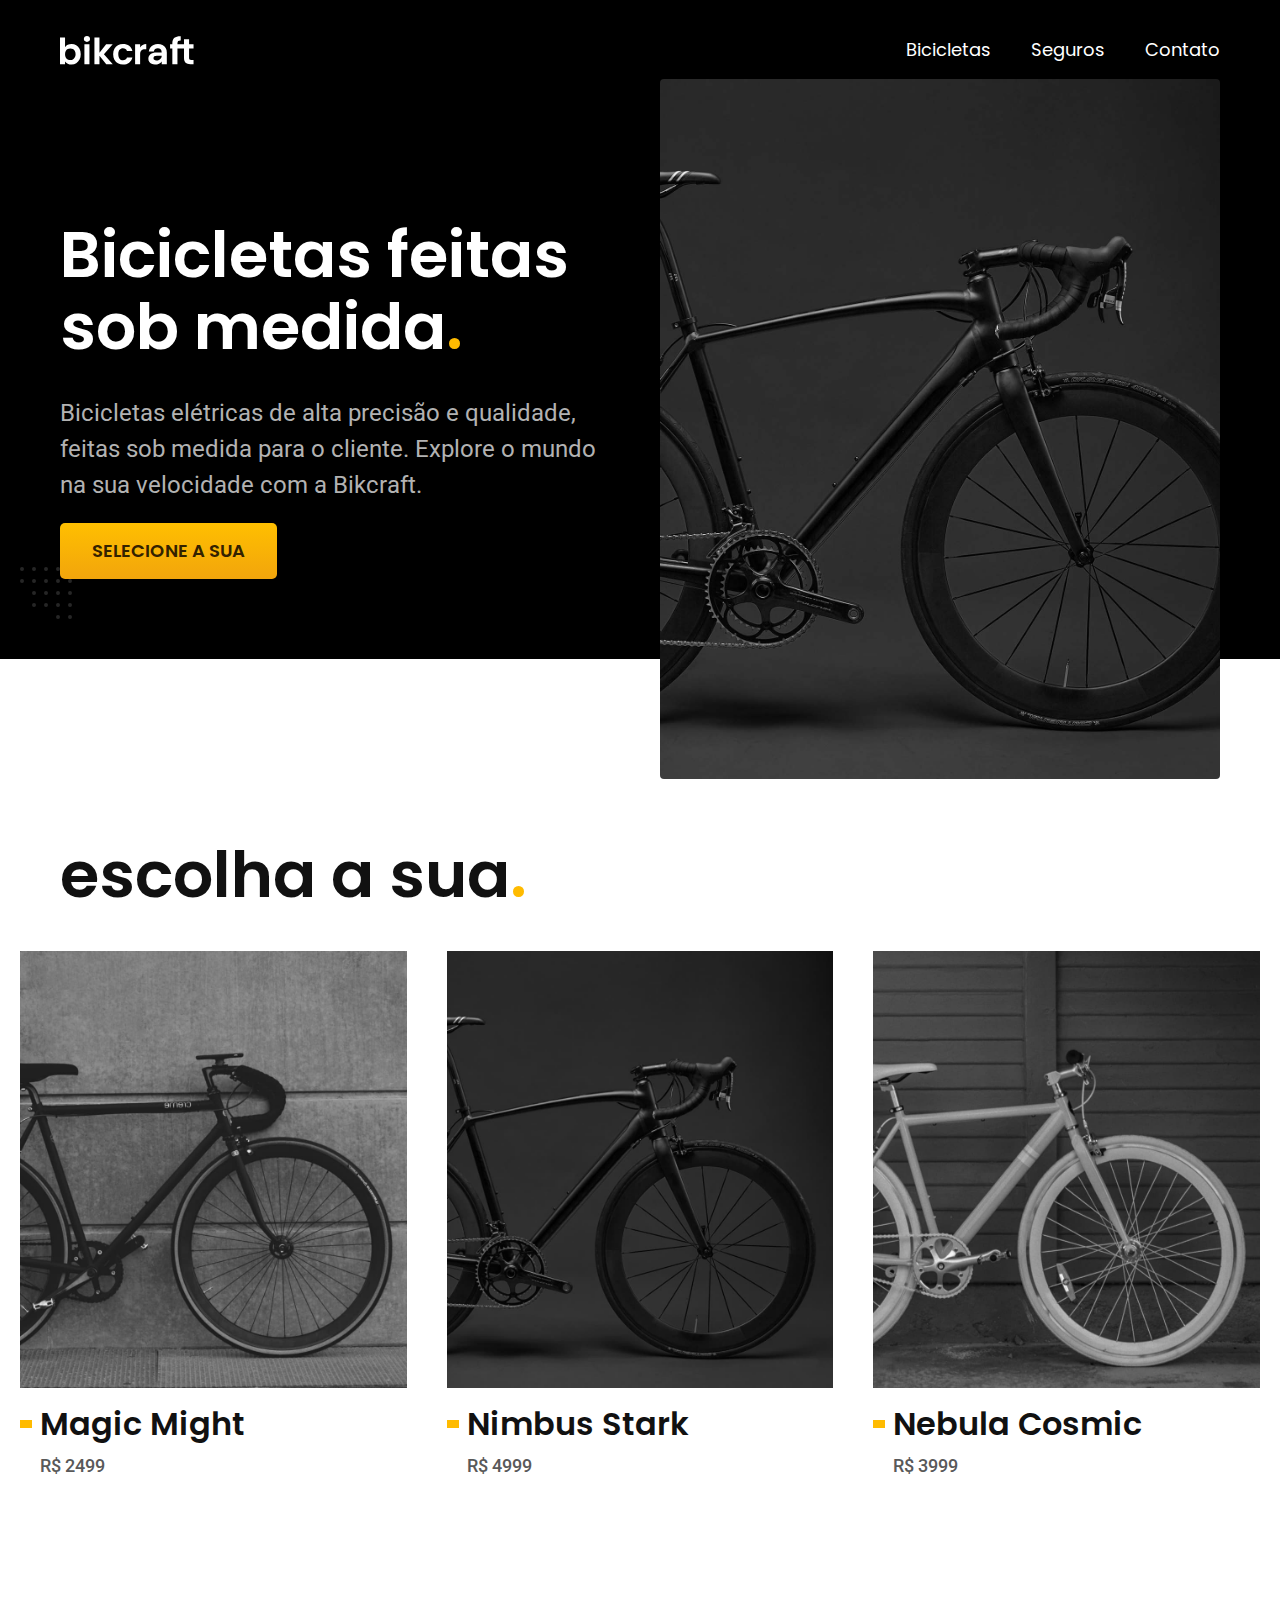
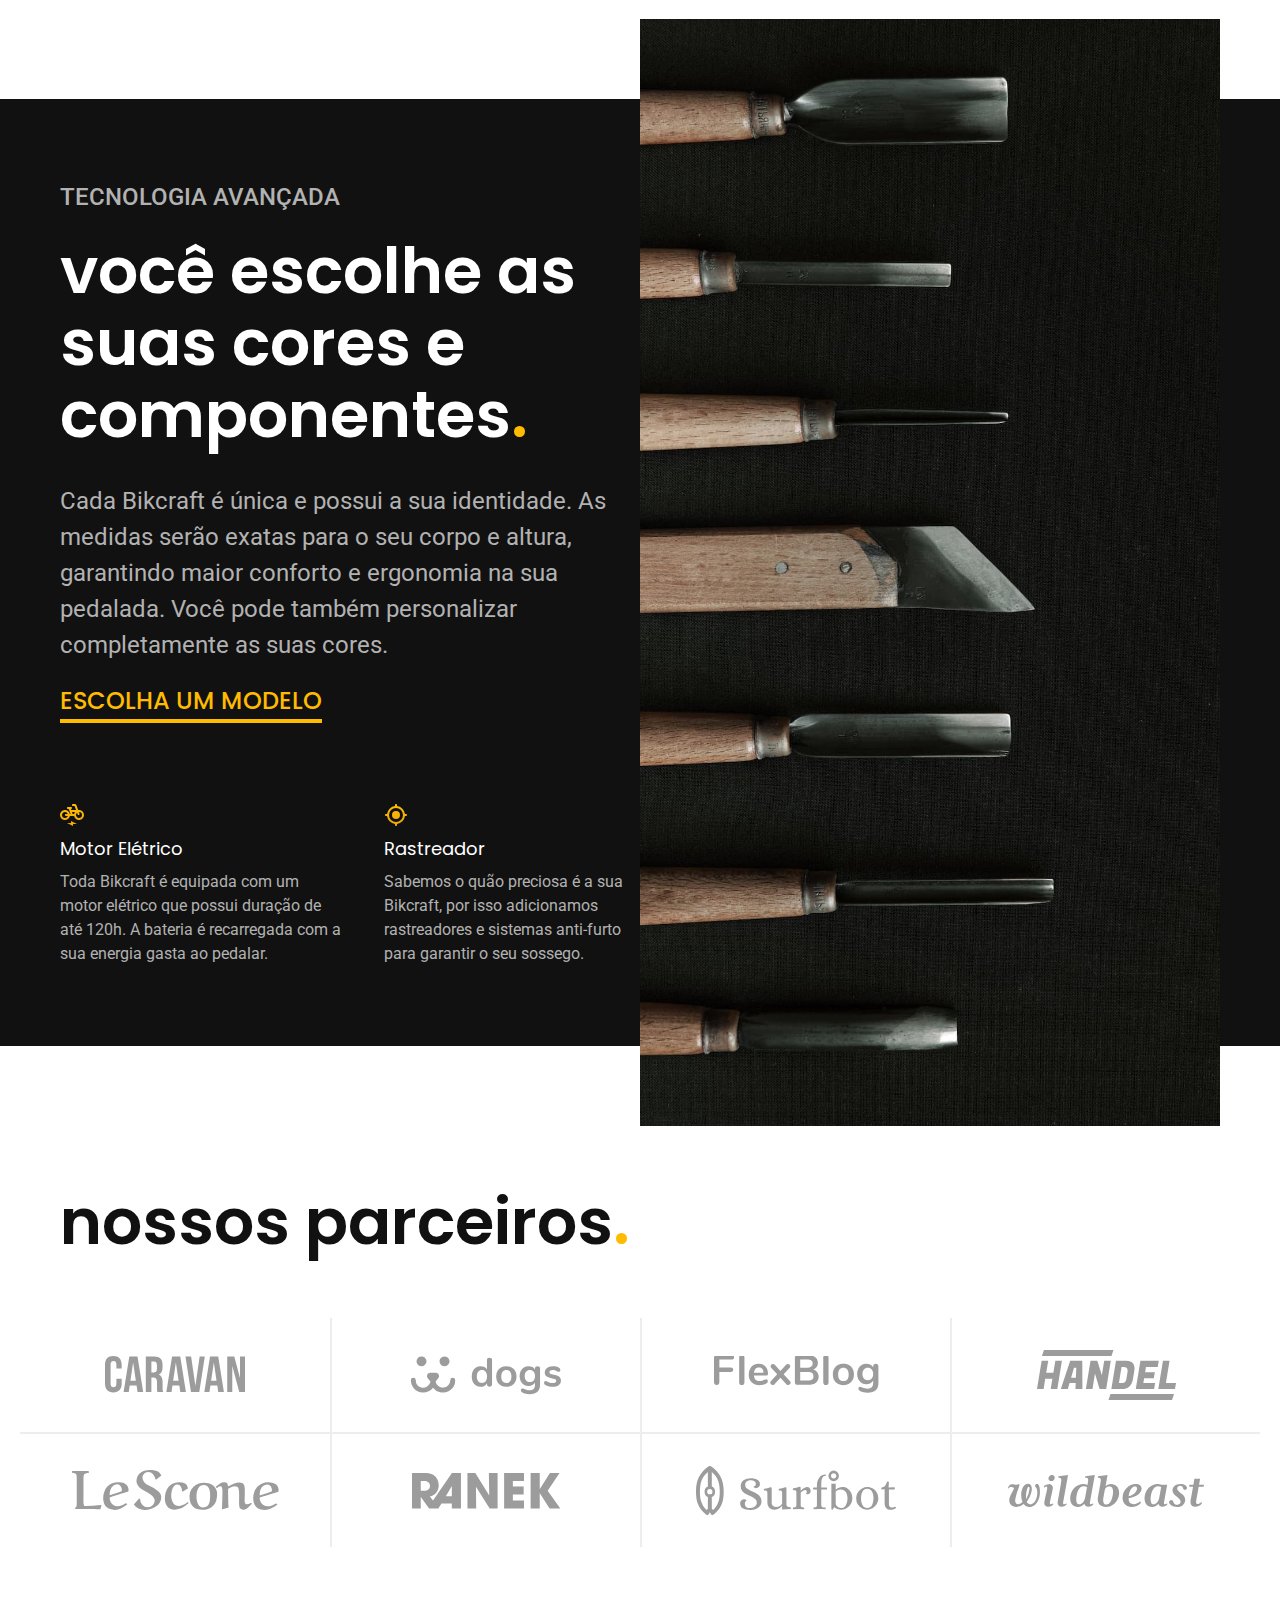
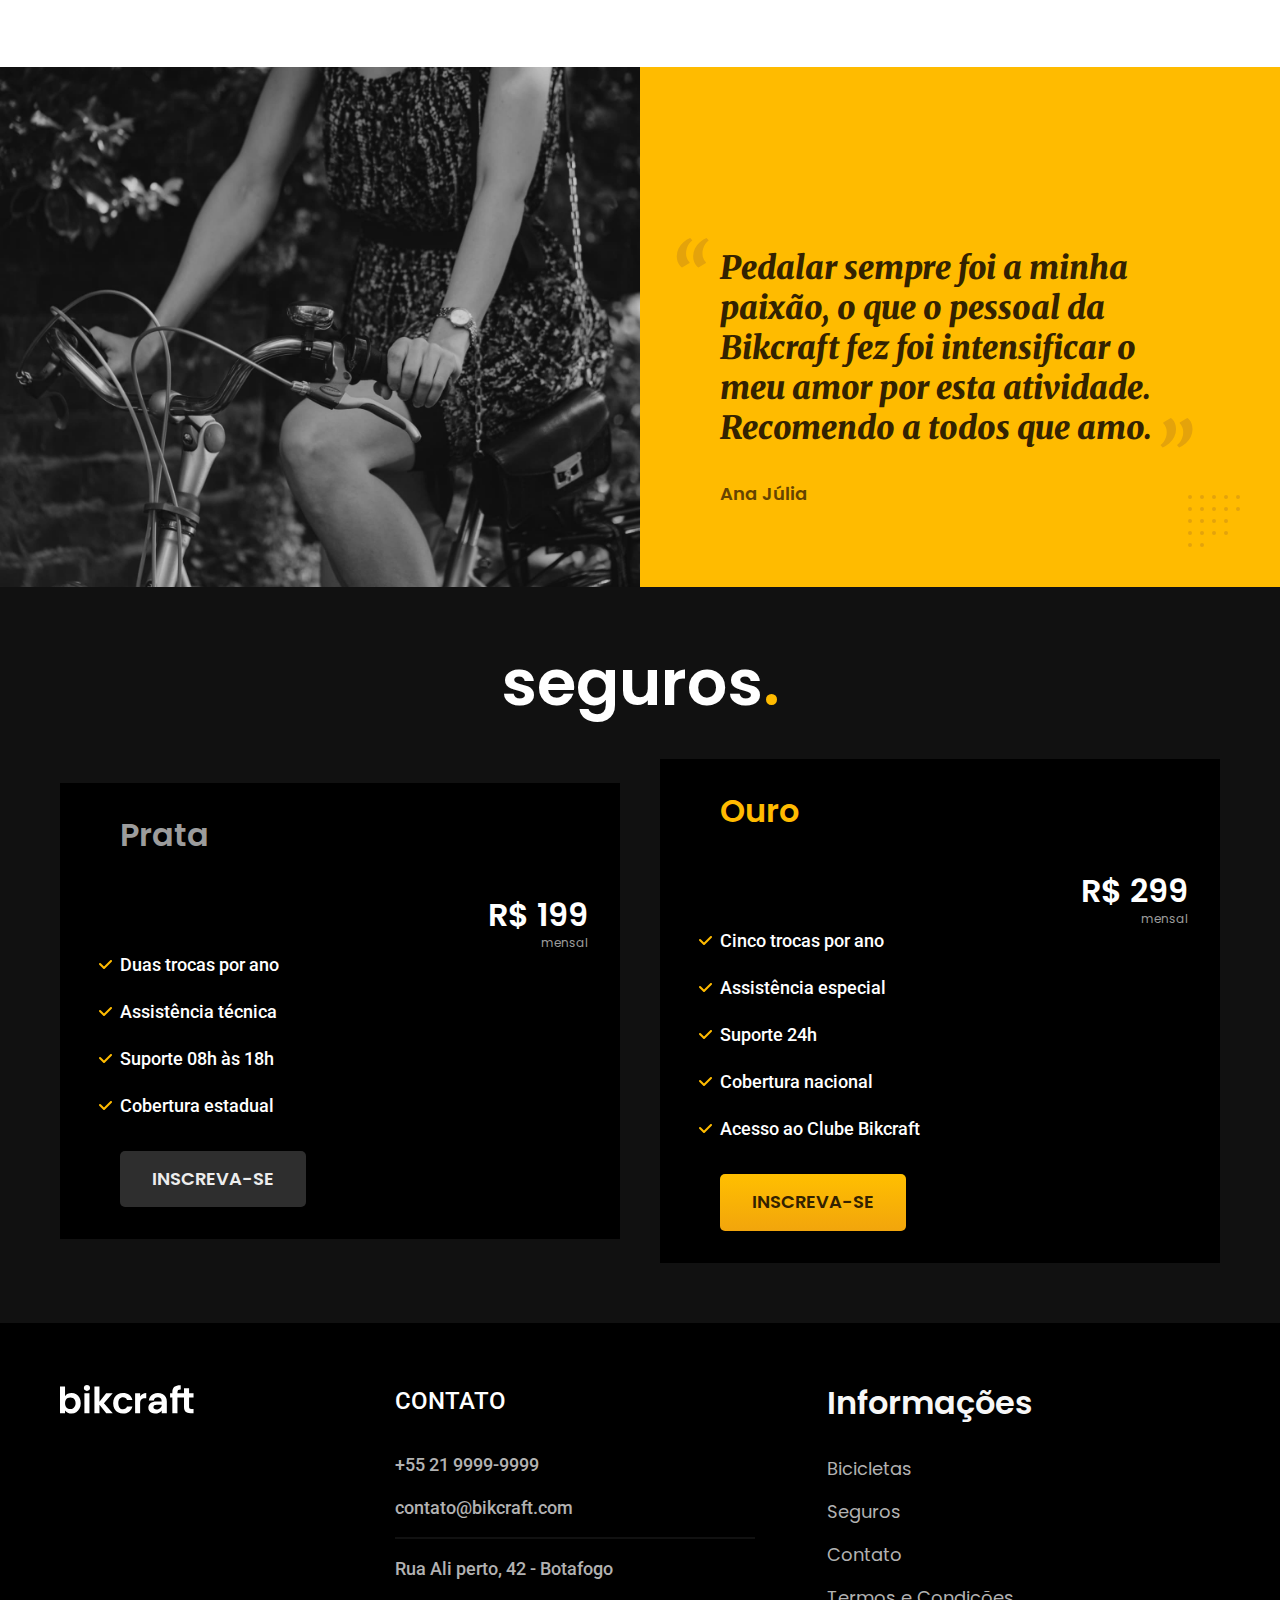
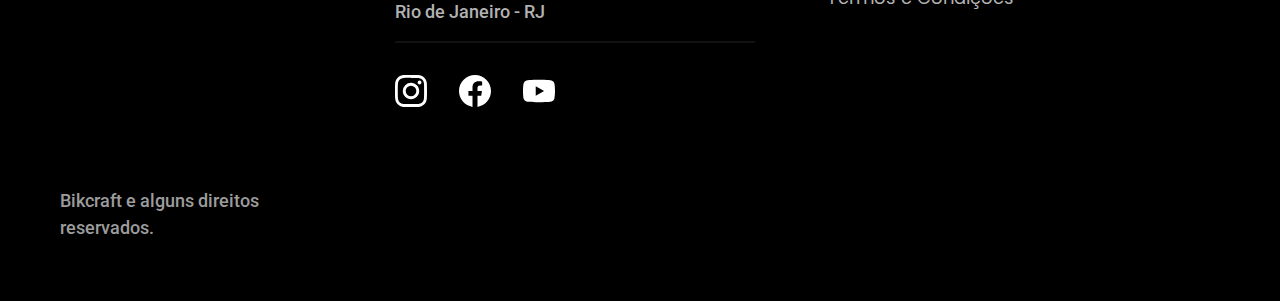
==== index.html @ 92987897 "Pequenos ajustes finais" ====
<!DOCTYPE html>
<html lang="pt-br">

<head>
  <meta charset="UTF-8">
  <meta http-equiv="X-UA-Compatible" content="IE=edge">
  <meta name="viewport" content="width=device-width, initial-scale=1.0">
  <title> Bikcraft - Bicicletas Elétricas</title>
  <meta name="description" content="Bicicletas elétricas de alta precisão e qualidade feitas sob medida para o cliente. Explore o mundo na sua velocidade com a Bikcraft.">

  <link rel="preload" href="./css/style.css" as="style">
  <link rel="stylesheet" href="./css/style.css">

  <link rel="preconnect" href="https://fonts.googleapis.com">
  <link rel="preconnect" href="https://fonts.gstatic.com" crossorigin>
  <link href="https://fonts.googleapis.com/css2?family=Fira+Sans:wght@400;700&family=Merriweather:ital,wght@1,900&family=Poppins:wght@400;600&family=Roboto:wght@400;500&display=swap" rel="stylesheet">
</head>

<body>
  <header class="header-bg">
    <div class="header container">
      <a href="./"><img src="./img/bikcraft.svg" width="136" height="32" alt="Bikcraft"></a>
      <nav aria-label="primaria">
        <ul class="header-menu  font-1-m cor-0">
          <li><a href="./bicicletas.html">Bicicletas</a></li>
          <li><a href="./seguros.html">Seguros</a></li>
          <li><a href="./contato.html">Contato</a></li>
        </ul>
      </nav>
    </div>
  </header>

  <main class="introducao-bg">
    <div class="introducao container">
      <div class="introducao-conteudo">
        <h1 class="font-1-xxl">Bicicletas feitas
          sob medida<span>.<span></h1>
        <p class="font-2-l ">Bicicletas elétricas de alta precisão e qualidade, feitas sob medida para o cliente. Explore o mundo na sua velocidade com a Bikcraft.</p>
        <a class="botao" href="./bicicletas.html">Selecione a sua</a>
      </div>

      <picture>
        <source media="(max-width: 800px)" srcset='./img/bicicletas/nimbus.jpg'>
        <img src="./img/fotos/introducao.jpg" alt="Bicicleta eletrica preta">
      </picture>

    </div>
  </main>
  <article class="bicicletas-lista">
    <h2 class="font-1-xxl container">escolha a sua<span class="cor-p1">.<span></h2>

    <ul>
      <li>
        <a href="./bicicletas/magic.html">
          <img src="./img/bicicletas/magic-home.jpg" alt="Bicicleta preta" srcset="">
          <h3 class="font-1-xl">Magic Might</h3>
          <span class="font-2-m cor-8">R$ 2499</span>
        </a>
      </li>

      <li>
        <a href="./bicicletas/nimbus.html">
          <img src="./img/bicicletas/nimbus-home.jpg" alt="Bicicleta preta" srcset="">
          <h3 class="font-1-xl">Nimbus Stark</h3>
          <span class="font-2-m cor-8">R$ 4999</span>
        </a>
      </li>

      <li>
        <a href="./bicicletas/nebula.html">
          <img src="./img/bicicletas/nebula-home.jpg" alt="Bicicleta preta" srcset="">
          <h3 class="font-1-xl">Nebula Cosmic</h3>
          <span class="font-2-m cor-8">R$ 3999</span>
        </a>
      </li>
    </ul>
  </article>

  <article class="tecnologia-bg">
    <div class="tecnologia container">
      <div class="tecnologia-conteudo">
        <span class="font-2-l-b cor-5">Tecnologia Avançada</span>
        <h2 class="font-1-xxl cor-0">você escolhe as suas cores e componentes<span class="cor-p1">.</span></h2>
        <p class="font-2-l cor-5">Cada Bikcraft é única e possui a sua identidade. As medidas serão exatas para o seu corpo e altura, garantindo maior conforto e ergonomia na sua pedalada. Você pode também personalizar completamente as suas cores.</p>
        <a class="link" href="./bicicletas.html">Escolha um modelo</a>
        <div class="tecnologia-vantagens">
          <div>
            <img src="./img/icones/eletrica.svg" width="24" height="24" alt="">
            <h3 class="font-1-m cor-0">Motor Elétrico</h3>
            <p class="font-2-s cor-5">Toda Bikcraft é equipada com um motor elétrico que possui duração de até 120h. A bateria é recarregada com a sua energia gasta ao pedalar.</p>
          </div>
          <div>
            <img src="./img/icones/rastreador.svg" width="24" height="24" alt="">
            <h3 class="font-1-m cor-0">Rastreador</h3>
            <p class="font-2-s cor-5">Sabemos o quão preciosa é a sua Bikcraft, por isso adicionamos rastreadores e sistemas anti-furto para garantir o seu sossego.</p>
          </div>
        </div>
      </div>
      <div class="tecnologia-imagem">
        <img src="./img/fotos/tecnologia.jpg" width="1200" height="1920" alt="">
      </div>
    </div>
  </article>

  <section class="parceiros" aria-label="Nossos Parceiros">
    <h2 class="font-1-xxl container">nossos parceiros<span class="cor-p1">.<span></h2>

    <ul>
      <li><img src="img/parceiros/caravan.svg" width="140" height="38" alt="caravan"></li>
      <li><img src="img/parceiros/dogs.svg" width="152" height="39" alt="dogs"></li>
      <li><img src="img/parceiros/flexblog.svg" width="165" height="38" alt="flexblog"></li>
      <li><img src="img/parceiros/handel.svg" width="139" height="50" alt="handel"></li>
      <li><img src="img/parceiros/lescone.svg" width="208" height="41" alt="lescone"></li>
      <li><img src="img/parceiros/ranek.svg" width="149" height="36" alt="ranek"></li>
      <li><img src="img/parceiros/surfbot.svg" width="200" height="49" alt="surfbot"></li>
      <li><img src="img/parceiros/wildbeast.svg" width="196" height="34" alt="wildbeast"></li>
    </ul>
  </section>
  <section class="depoimento">
    <div>
      <img src="./img/fotos/depoimento.jpg " width="1560" height="1360" alt="Pessoa pedalando uma bicicleta Bikcraft">
    </div>
    <div class="depoimento-conteudo">
      <blockquote class="font-1-xl cor-p5">
        <p>Pedalar sempre foi a minha paixão, o que o pessoal da Bikcraft fez foi intensificar o meu amor por esta atividade. Recomendo a todos que amo.</p>
      </blockquote>
      <span class="font-1-m-b cor-p4">Ana Júlia</span>
    </div>
  </section>
  <article class="seguros-bg">
    <div class="seguros container">
      <h2 class="font-1-xxl cor-0 container">seguros<span class="cor-p1">.<span></h2>
      <div class="seguros-item">
        <h3 class=" font-1-xl cor-6">Prata</h3>
        <span class="font-1-xl cor-0">R$ 199 <span class="font-1-xs cor-6">mensal</span></span>
        <ul class="font-2-m cor-0">
          <li>Duas trocas por ano</li>
          <li>Assistência técnica</li>
          <li>Suporte 08h às 18h</li>
          <li> Cobertura estadual</li>
        </ul>
        <a class="botao secundario" href="./orcamento.html">Inscreva-se</a>
      </div>

      <div class="seguros-item">
        <h3 class=" font-1-xl cor-p1">Ouro</h3>
        <span class="font-1-xl cor-0">R$ 299 <span class="font-1-xs cor-6">mensal</span></span>
        <ul class="font-2-m cor-0">
          <li> Cinco trocas por ano</li>
          <li>Assistência especial</li>
          <li> Suporte 24h</li>
          <li> Cobertura nacional</li>
          <li> Acesso ao Clube Bikcraft</li>
        </ul>
        <a class="botao" href="./orcamento.html">Inscreva-se</a>
      </div>
    </div>
  </article>

  <footer class="footer-bg">
    <div class="footer container">
      <img src="./img/bikcraft.svg" alt="Bikcraft">
      <div class="footer-contato">
        <h3 class="font-2-l-b cor-0">Contato</h3>
        <ul class=" font-2-m cor-5">
          <li><a href="tel:+552199999999">+55 21 9999-9999</a></li>
          <li><a href="mailto:contato@bikcraft.com">contato@bikcraft.com</a></li>
          <li>Rua Ali perto, 42 - Botafogo</li>
          <li>Rio de Janeiro - RJ</li>
        </ul>

        <div class="footer-redes">
          <img src="./img/redes/instagram.svg" width="32" height="32" alt="Instagram">
          <img src="./img/redes/facebook.svg" width="32" height="32" alt="Facebook">
          <img src="./img/redes/youtube.svg" width="32" height="32" alt="Youtube">
        </div>
      </div>
      <div class="footer-informacoes">
        <h3 class=" font-1-xl cor-1">Informações</h3>
        <nav>
          <ul class="font-1-m cor-5">
            <li><a href="./bicicletas.html">Bicicletas</a></li>
            <li><a href="./seguros.html">Seguros</a></li>
            <li><a href="./contato.html">Contato</a></li>
            <li><a href="./termos.html">Termos e Condições</a></li>
          </ul>
        </nav>

      </div>
      <p class="footer-copy font-2-m cor-6">Bikcraft e alguns direitos reservados.</p>
    </div>
  </footer>
</body>

</html>
---- css/style.css ----
@import url(./utilidades/tipografia.css);
@import url(./utilidades/cores.css);
@import url(./global/global.css);

@import url(./global/header.css);
@import url(./global/footer.css);

/* utilidades */
@import url(./utilidades/componentes.css);
@import url(./utilidades/formulario.css);
/* home */
@import url(./home/introducao.css);
/* bicicletas */
@import url(./bicicletas/bicicletas\ -lista.css);
@import url(./bicicletas/bicicletas\ .css);
@import url(./bicicleta/nimbus.css);
@import url(./bicicleta/seguro.css);
/*tecnologia*/
@import url(./home/tecnologia.css);
/* parceiros */
@import url(./home/parceiros.css);
/* depoimento*/
@import url(./home/depoimento.css);
/* seguros */
@import url(./home/seguros.css);

/* Contato */
@import url(./contato/contato.css);
@import url(./contato/lojas.css);
/* termos e condições */
@import url(./termos/termos.css);

/* seguros */
@import url(./seguros/seguros.css);
@import url(./seguros/perguntas.css);

/* orçamento */
@import url(./orcamento/orcamento.css);
---- css/style.css ----
@import url(./utilidades/tipografia.css);
@import url(./utilidades/cores.css);
@import url(./global/global.css);

@import url(./global/header.css);
@import url(./global/footer.css);

/* utilidades */
@import url(./utilidades/componentes.css);
@import url(./utilidades/formulario.css);
/* home */
@import url(./home/introducao.css);
/* bicicletas */
@import url(./bicicletas/bicicletas\ -lista.css);
@import url(./bicicletas/bicicletas\ .css);
@import url(./bicicleta/nimbus.css);
@import url(./bicicleta/seguro.css);
/*tecnologia*/
@import url(./home/tecnologia.css);
/* parceiros */
@import url(./home/parceiros.css);
/* depoimento*/
@import url(./home/depoimento.css);
/* seguros */
@import url(./home/seguros.css);

/* Contato */
@import url(./contato/contato.css);
@import url(./contato/lojas.css);
/* termos e condições */
@import url(./termos/termos.css);

/* seguros */
@import url(./seguros/seguros.css);
@import url(./seguros/perguntas.css);

/* orçamento */
@import url(./orcamento/orcamento.css);
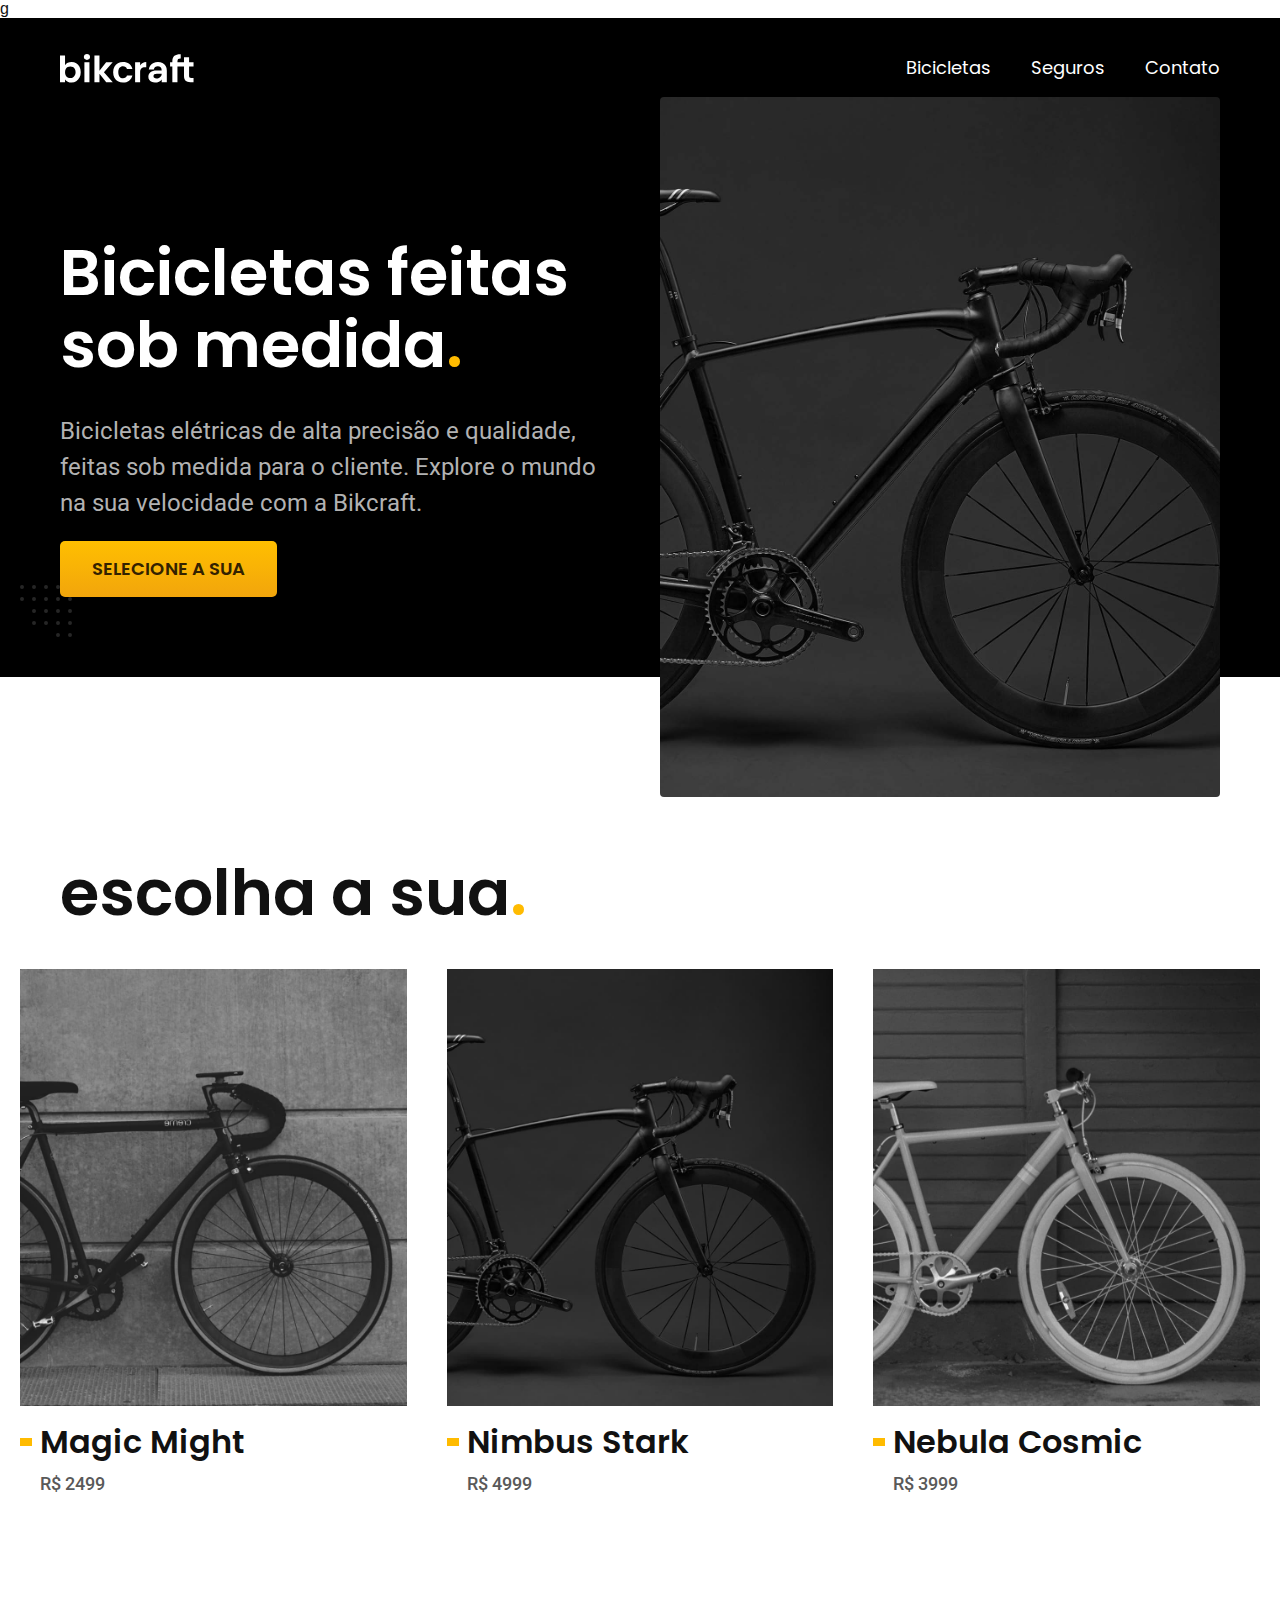
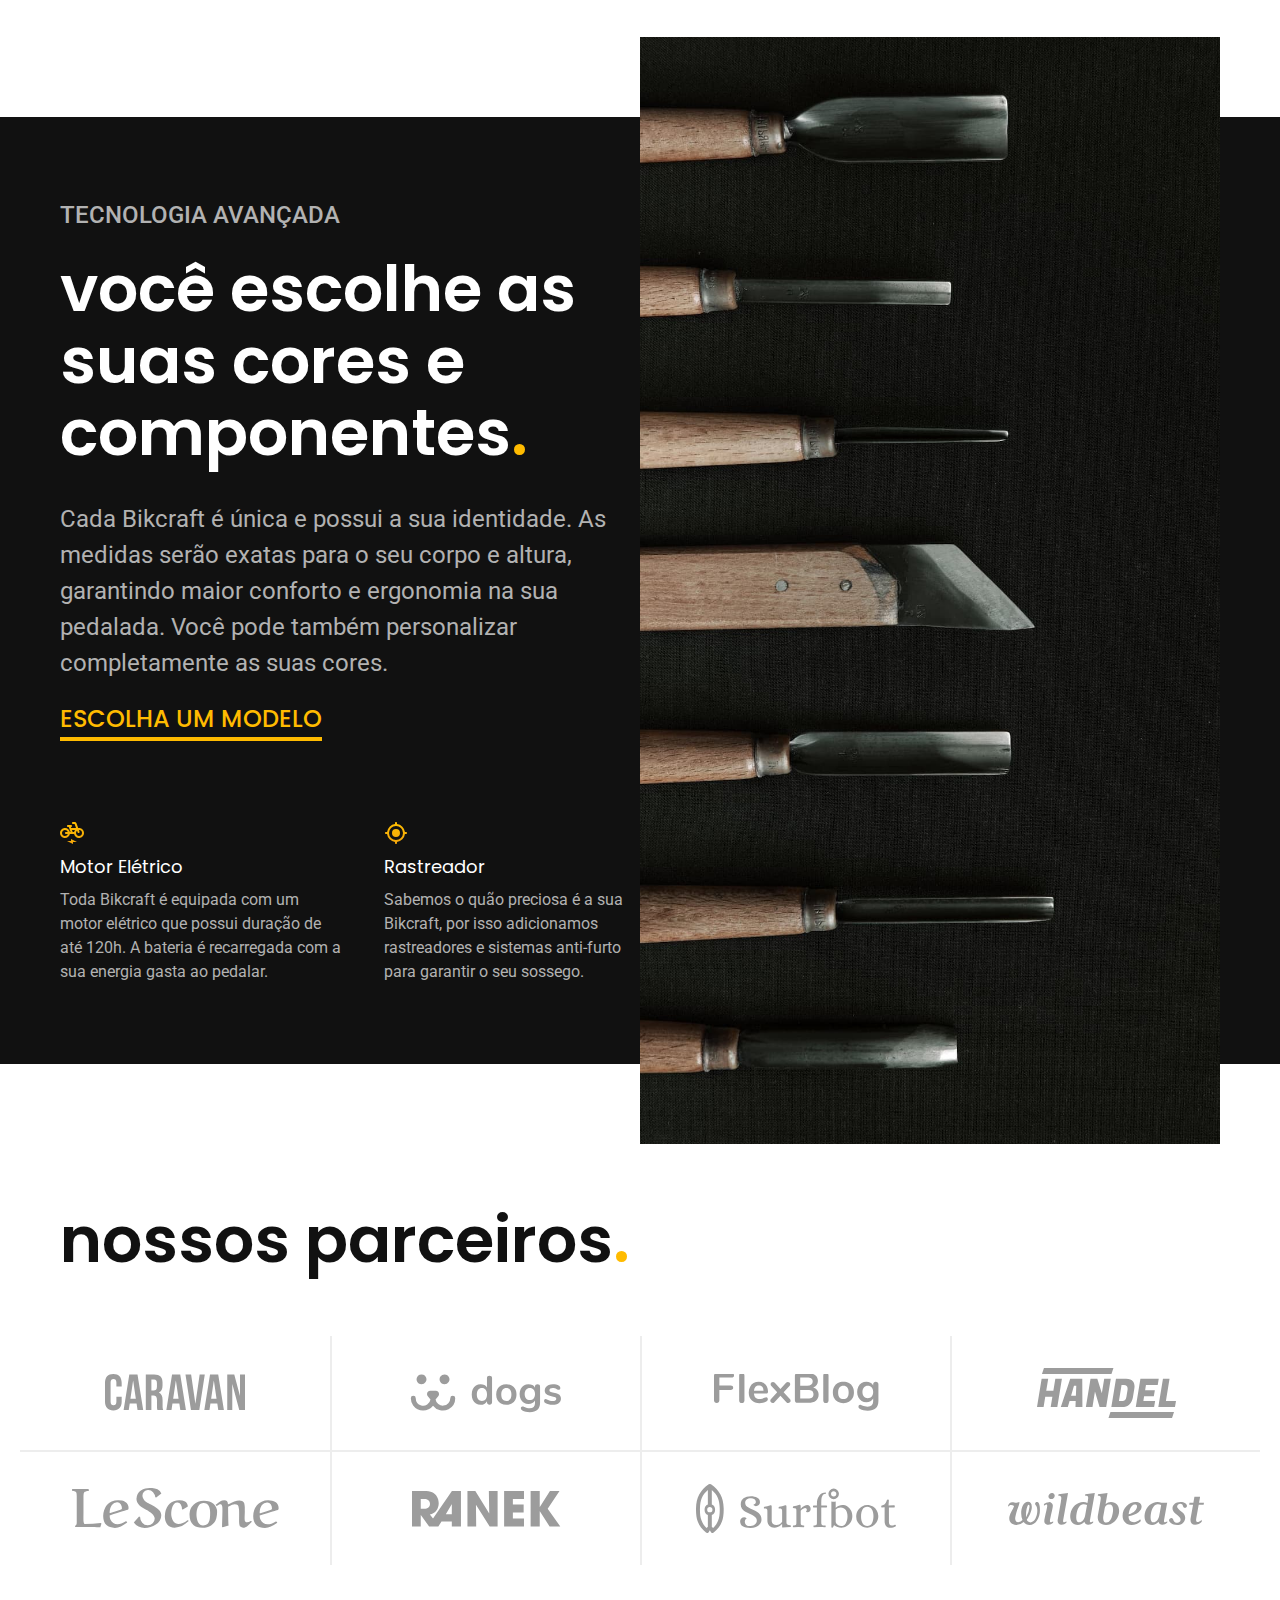
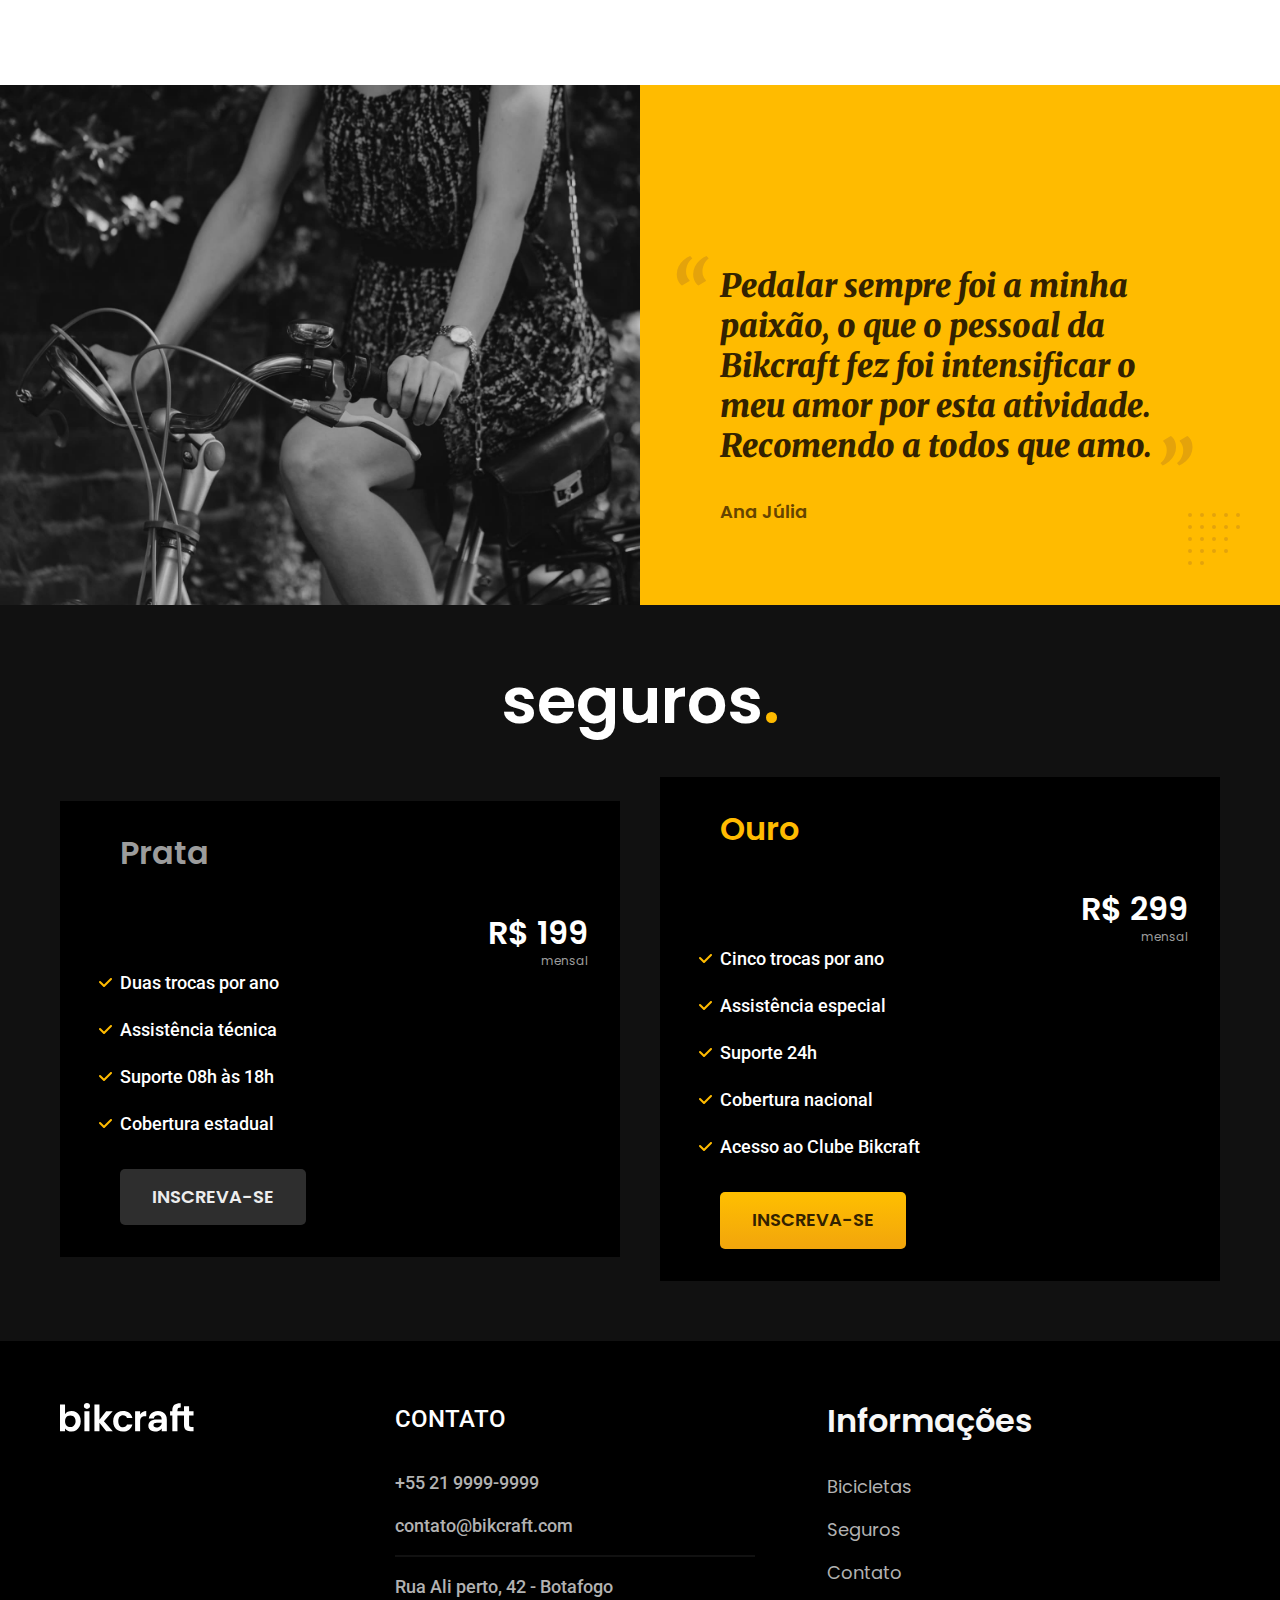
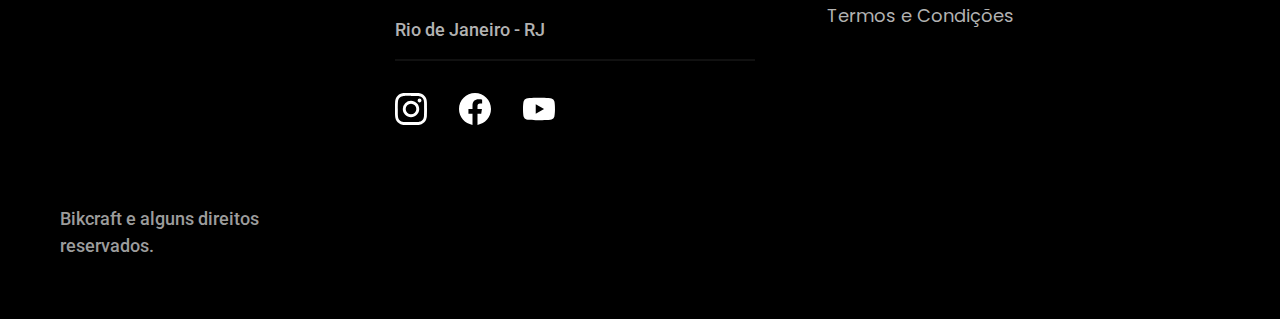
==== commit b7b4543a: "favicon - correção" ====
--- a/index.html
+++ b/index.html
@@ -3,11 +3,11 @@
 
 <head>
   <meta charset="UTF-8">
-  <meta http-equiv="X-UA-Compatible" content="IE=edge">
+  <meta http-equiv="X-UA-Compatible" content="IE=edge">g
   <meta name="viewport" content="width=device-width, initial-scale=1.0">
+  <link rel="shortcut icon" href="./img/bikcraft.ico" width="32" height="32" type="image/x-icon">
   <title> Bikcraft - Bicicletas Elétricas</title>
   <meta name="description" content="Bicicletas elétricas de alta precisão e qualidade feitas sob medida para o cliente. Explore o mundo na sua velocidade com a Bikcraft.">
-
   <link rel="preload" href="./css/style.css" as="style">
   <link rel="stylesheet" href="./css/style.css">
 
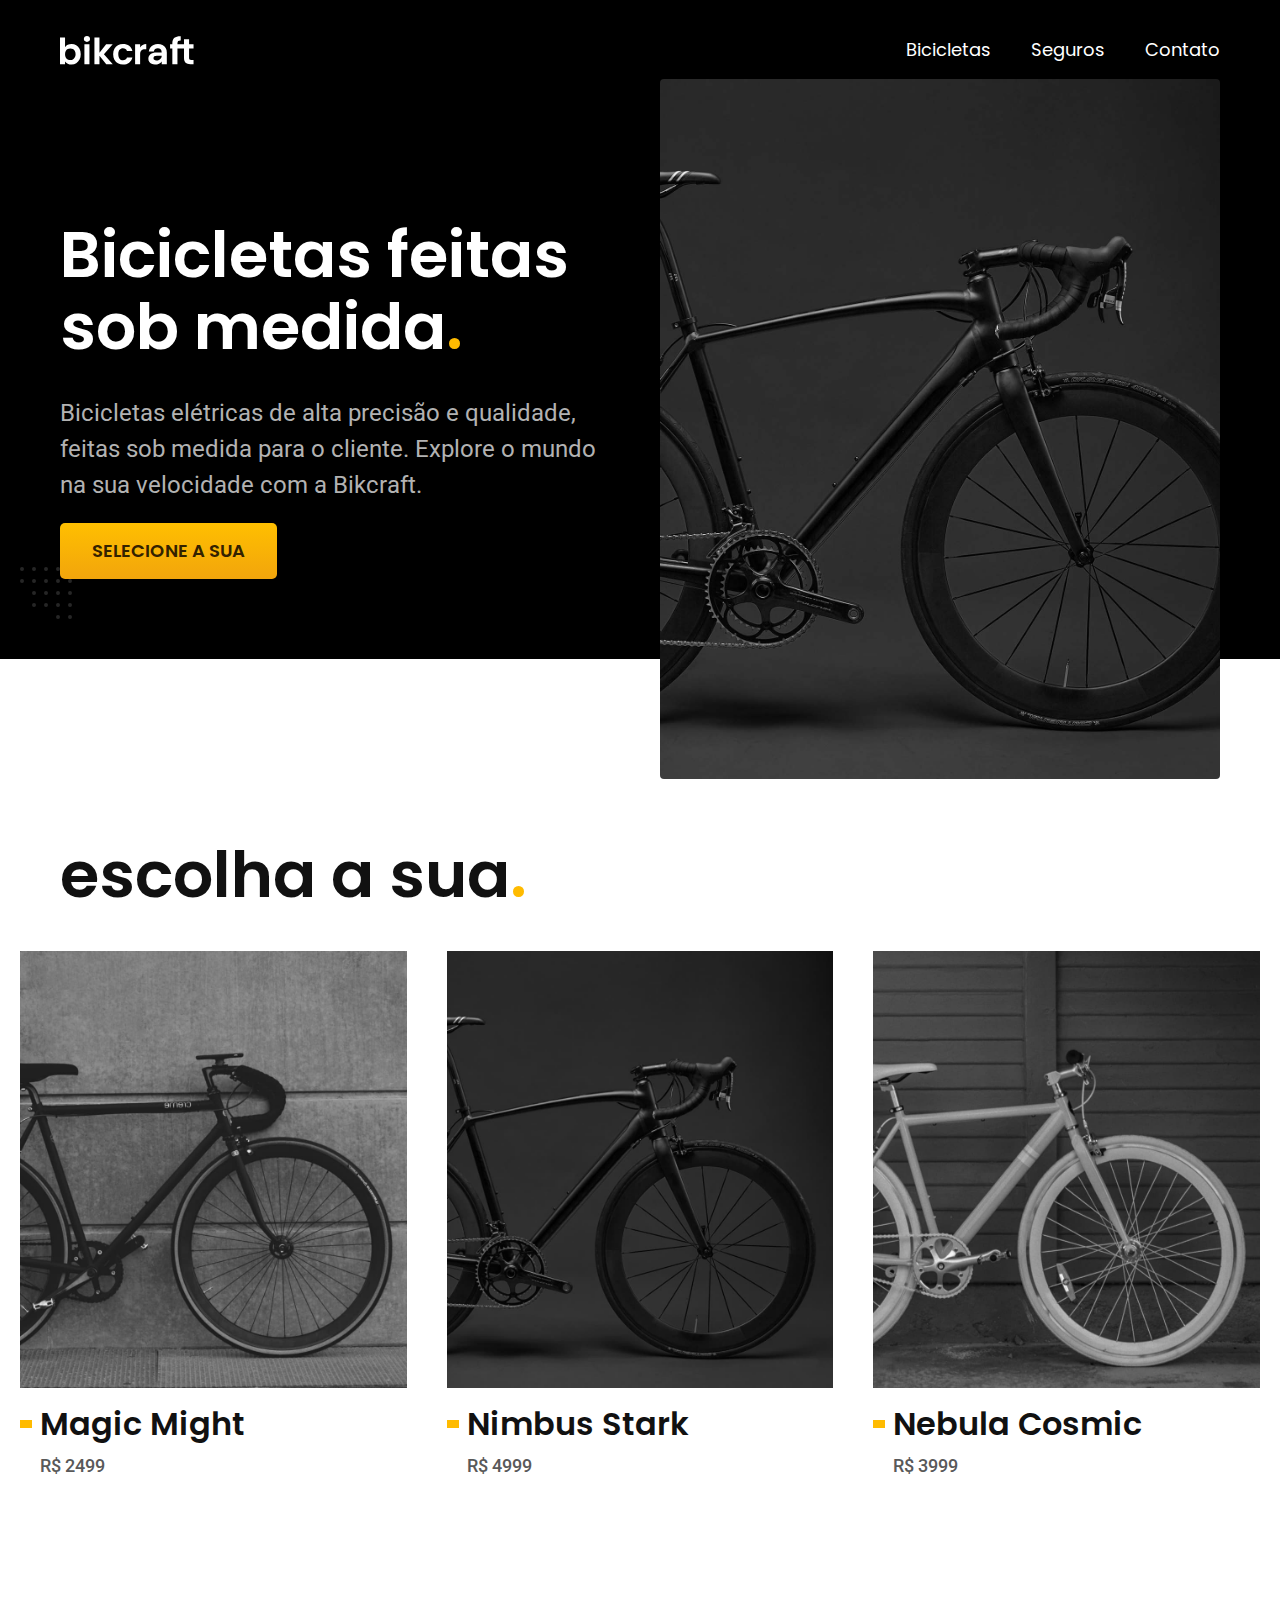
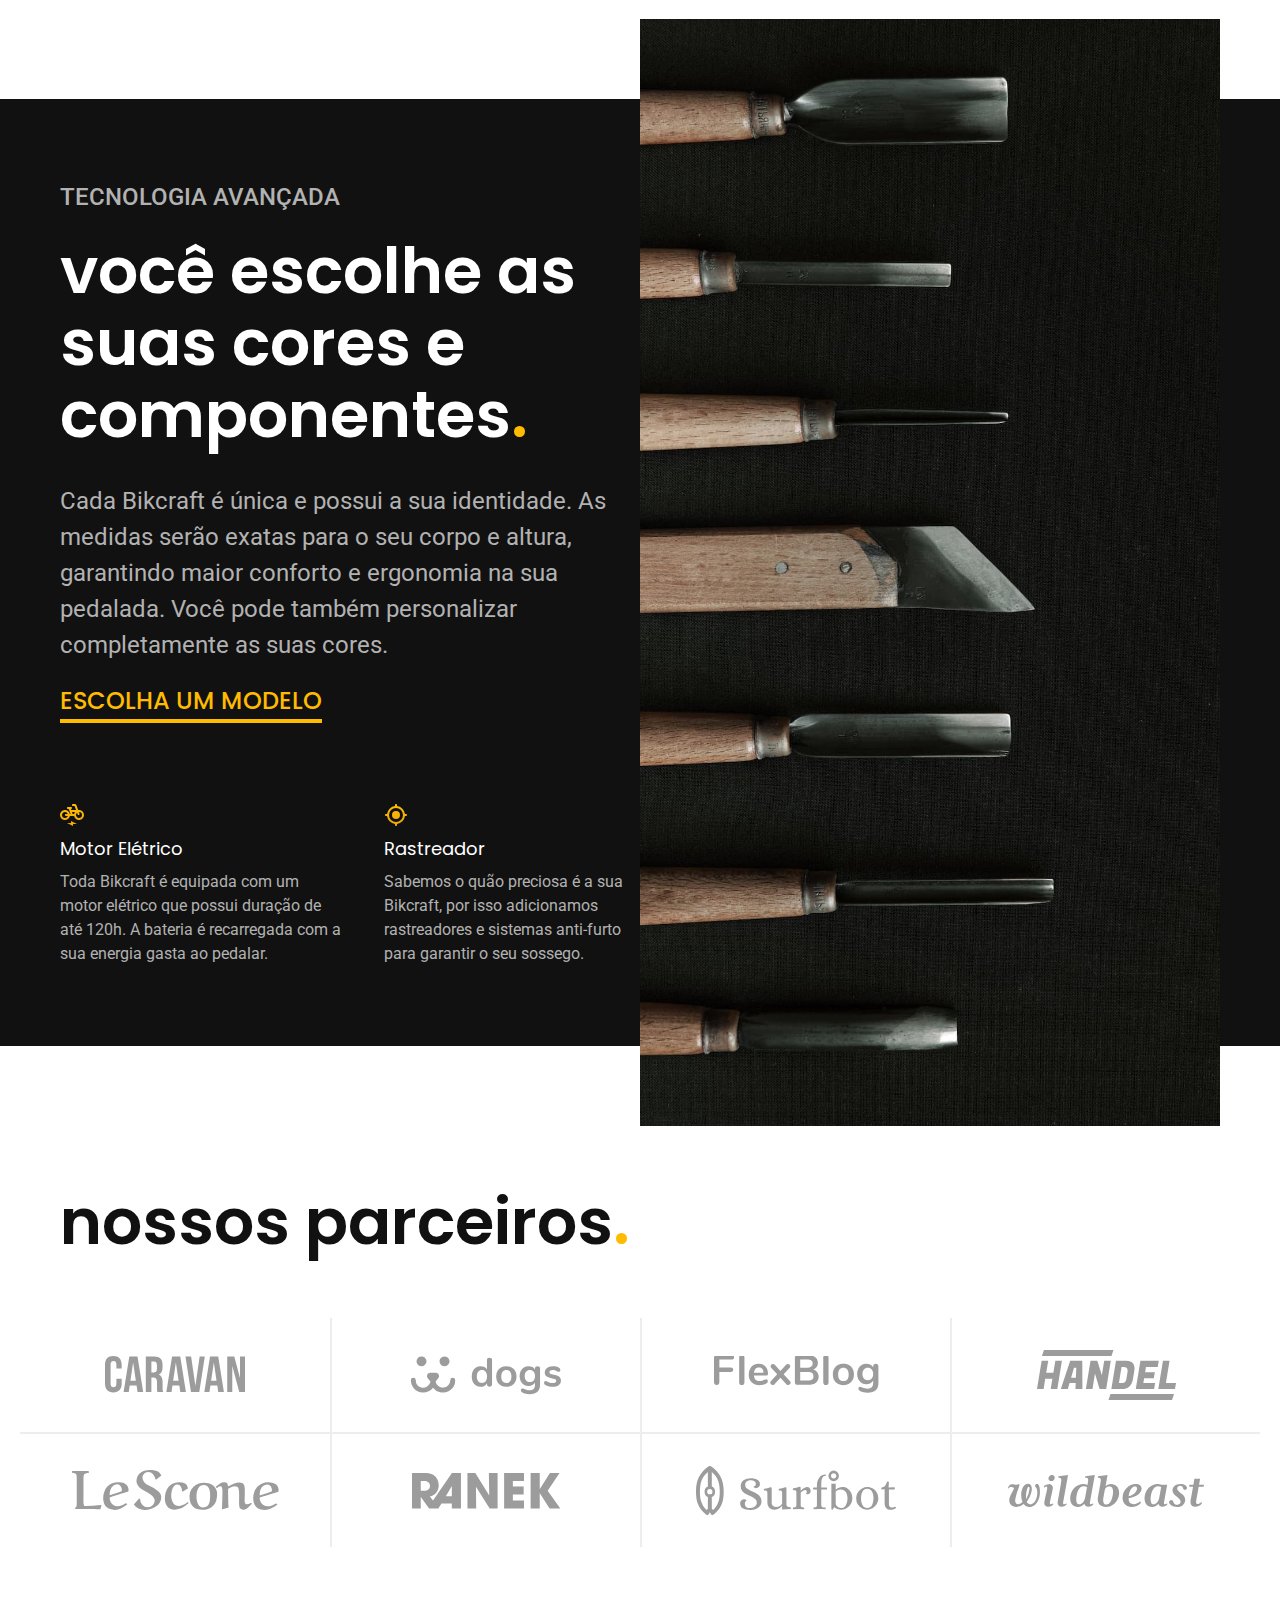
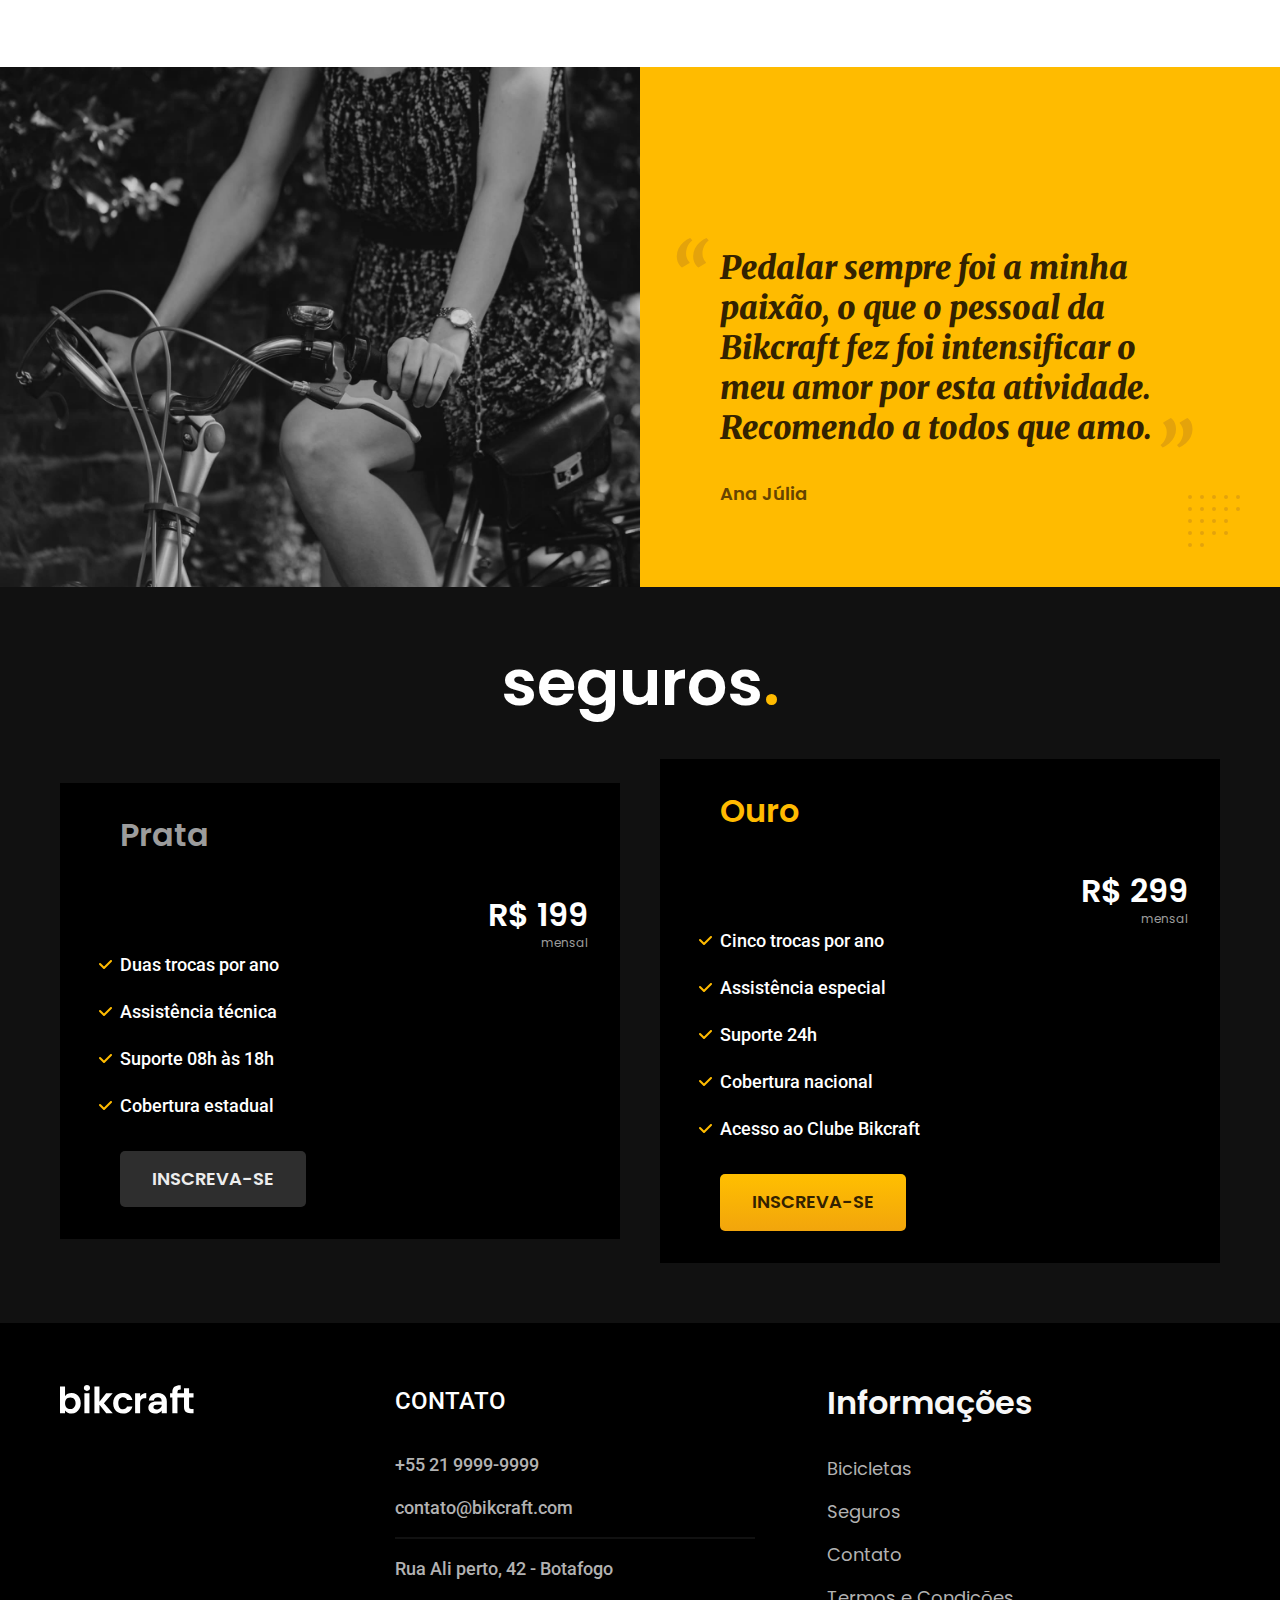
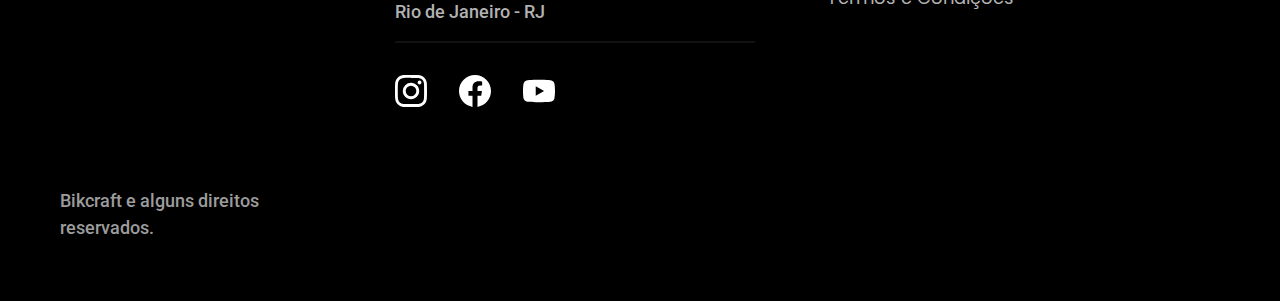
==== commit f955cced: "Correção página inicial" ====
--- a/index.html
+++ b/index.html
@@ -3,17 +3,21 @@
 
 <head>
   <meta charset="UTF-8">
-  <meta http-equiv="X-UA-Compatible" content="IE=edge">g
+  <meta http-equiv="X-UA-Compatible" content="IE=edge">
   <meta name="viewport" content="width=device-width, initial-scale=1.0">
-  <link rel="shortcut icon" href="./img/bikcraft.ico" width="32" height="32" type="image/x-icon">
+
   <title> Bikcraft - Bicicletas Elétricas</title>
   <meta name="description" content="Bicicletas elétricas de alta precisão e qualidade feitas sob medida para o cliente. Explore o mundo na sua velocidade com a Bikcraft.">
-  <link rel="preload" href="./css/style.css" as="style">
-  <link rel="stylesheet" href="./css/style.css">
+
+  <link rel="icon" href="./favicon.svg" type="image/svg+xml">
+  <link rel="preload" href="./css/style.min.css" as="style">
+  <link rel="stylesheet" href="./css/style.min.css">
+  <script>document.documentElement.classList.add('js')</script>
 
   <link rel="preconnect" href="https://fonts.googleapis.com">
   <link rel="preconnect" href="https://fonts.gstatic.com" crossorigin>
   <link href="https://fonts.googleapis.com/css2?family=Fira+Sans:wght@400;700&family=Merriweather:ital,wght@1,900&family=Poppins:wght@400;600&family=Roboto:wght@400;500&display=swap" rel="stylesheet">
+
 </head>
 
 <body>
@@ -33,13 +37,13 @@
   <main class="introducao-bg">
     <div class="introducao container">
       <div class="introducao-conteudo">
-        <h1 class="font-1-xxl">Bicicletas feitas
+        <h1 class="font-1-xxl fadeInDown" data-anime="200">Bicicletas feitas
           sob medida<span>.<span></h1>
-        <p class="font-2-l ">Bicicletas elétricas de alta precisão e qualidade, feitas sob medida para o cliente. Explore o mundo na sua velocidade com a Bikcraft.</p>
-        <a class="botao" href="./bicicletas.html">Selecione a sua</a>
-      </div>
-
-      <picture>
+        <p class="font-2-l fadeInDown" data-anime="400">Bicicletas elétricas de alta precisão e qualidade, feitas sob medida para o cliente. Explore o mundo na sua velocidade com a Bikcraft.</p>
+        <a class="botao fadeInDown" data-anime="600" href="./bicicletas.html">Selecione a sua</a>
+      </div>
+
+      <picture data-anime="800" class="fadeInDown">
         <source media="(max-width: 800px)" srcset='./img/bicicletas/nimbus.jpg'>
         <img src="./img/fotos/introducao.jpg" alt="Bicicleta eletrica preta">
       </picture>
@@ -190,6 +194,9 @@
       <p class="footer-copy font-2-m cor-6">Bikcraft e alguns direitos reservados.</p>
     </div>
   </footer>
+
+  <script src="./js/plugins/simple-anime.js"></script>
+  <script src="./js/script.js"></script>
 </body>
 
 </html>--- a/css/style.min.css
+++ b/css/style.min.css
@@ -0,0 +1 @@
+body{margin:0;font-family:Arial,Helvetica,sans-serif;color:#111}blockquote dd,h1,h2,h3,h4,hr,p,ul{margin:0}ul{margin:0;padding:0;list-style:none}a{text-decoration:none;color:inherit}img{max-width:100%;height:auto;display:block}img [src$=".jpg"]{border-radius:4px}.font-1-xs{font:400 0.75rem/1.35 poppins,sans-serif}.font-2-xs{font:400 0.875rem/1.25 Roboto,sans-serif}.font-2-s{font:400 1rem/1.5 Roboto,sans-serif}.font-1-s{font:400 1rem/1.5 Poppins,sans-serif}.font-2-m{font:500 1.125rem/1.5 Roboto,sans-serif}.font-1-m-b{font:600 1.125rem/1.5 Poppins,sans-serif}.font-1-m{font:400 1.125rem/1.5 Poppins,sans-serif}.font-2-l-b{font:500 1.5rem/1.5 Roboto,sans-serif;text-transform:uppercase}.font-2-l{font:400 1.5rem/1.5 Roboto,sans-serif}.font-1-l{font:400 1.5rem/1.5 Poppins,sans-serif}.font-1-xl{font:600 2rem/1.25 Poppins,sans-serif}.font-1-xxl{font:600 4rem/1.125 Poppins,sans-serif}@media (max-width:1200px){.font-1-xxl{font-size:3rem}.font-2-l,.font-2-l-b{font-size:1.25rem}}@media (max-width: 800px){.font-1-xxl{font-size:2rem}.font-1-xl,.font-2-xl{font-size:1.5rem}}:root{--cor-12:#000000;--cor-11:#111111;--cor-10:#2e2e2e;--cor-9:#404040;--cor-8:#595959;--cor-7:#717171;--cor-6:#9c9c9c;--cor-5:#b2b2b2;--cor-4:#cccccc;--cor-3:#dedede;--cor-2:#ededed;--cor-1:#f7f7f7;--cor-0:#ffffff;--cor-p5:#332200;--cor-p4:#664400;--cor-p3:#a66f00;--cor-p2:#e4a30b;--cor-p1:#ffbb00}.cor-0{color:var(--cor-0)}.cor-1{color:var(--cor-1)}.cor-2{color:var(--cor-2)}.cor-3{color:var(--cor-3)}.cor-4{color:var(--cor-4)}.cor-5{color:var(--cor-5)}.cor-6{color:var(--cor-6)}.cor-7{color:var(--cor-7)}.cor-8{color:var(--cor-8)}.cor-9{color:var(--cor-9)}.cor-10{color:var(--cor-10)}.cor-11{color:var(--cor-11)}.cor-12{color:var(--cor-12)}.cor-p1{color:var(--cor-p1)}.cor-p2{color:var(--cor-p2)}.cor-p3{color:var(--cor-p3)}.cor-p4{color:var(--cor-p4)}.cor-p5{color:var(--cor-p5)}.js .fadeInDown{transform:translate3d(0,-20px,0)}.js .fadeInUp{transform:translate3d(0,20px,0)}.js .fadeInRight{transform:translate3d(20px,0,0)}.js .fadeInLeft{transform:translate3d(-20px,0,0)}.js [data-anime]{opacity:0}.js .anime{opacity:1;transform:none;transition:transform .8s,opacity .8s}.header-bg{background-color:var(--cor-12)}.header{display:flex;flex-wrap:wrap;gap:20px;justify-content:space-between;align-items:center;padding-top:20px;padding-botton:20px}.header-menu{display:flex;flex-wrap:wrap;gap:40px}.header-menu a{padding:16px 0;display:inline-block;position:relative}.header-menu a::after{content:"";display:block;height:2px;width:0%;background:#fff;margin-top:4px;transition:.3s;position:absolute}.header-menu a.ativo::after,.header-menu a:hover::after{width:100%}@media (max-width:800px){.header-menu{gap:20px}.header-menu a{background:var(--cor-11);padding:12px 16px;border-radius:4px}.header-menu a::after{display:none}.header-menu a:hover{background:var(--c10)}}@media (max-width:600px){.header-menu{gap:12px}.header-menu a{padding:8px 12px;font-size:14px}}.footer-bg{background-color:var(--cor-12)}.footer{display:grid;grid-template-columns:3fr 4fr 4fr;gap:40px;padding-top:60px;padding-bottom:60px}.footer h3{margin-bottom:32px}.footer-contato ul{margin-bottom:32px}.footer li{margin-bottom:16px}.footer-contato li:nth-child(even)::after{content:"";display:block;max-width:360px;height:2px;background:var(--cor-11);margin-top:16px}.footer-redes{display:flex;gap:32px}.footer a:hover{color:var(--cor-0)}.footer-copy{grid-auto-columns:1/-1;margin-top:40px}@media (max-width:800px){.footer>img{display:none}.footer{grid-template-columns:1fr 1fr}}@media (max-width:600px){.footer{grid-template-columns:1fr;gap:60px}.footer-copy{margin-top:0}}.container{box-sizing:border-box;max-width:1200px;padding-left:20px;padding-right:20px;margin-left:auto;margin-right:auto}.botao{display:inline-block;padding:16px 32px;background:linear-gradient(#ffbf00,#f2a50c);border-radius:5px;box-shadow:0 1px 2px rgba(0,0,0,.1);text-transform:uppercase;color:var(--cor-p5);font:600 1.125rem/1.35 Poppins,sans-serif;max-width:max-content;border:none;cursor:pointer}.botao.secundario{background:var(--cor-10);color:var(--cor-2)}.botao.secundario:hover{background:var(--cor-9)}.botao.seta{display:flex;align-items:center}.botao.seta::after{content:"";display:inline-block;width:18px;height:10px;margin-left:12px;background:url("../img/icones/seta.svg");transition:transform .2s}.botao.seta:hover::after{transform:translateX(4px)}.link{display:inline-block;color:var(--cor-p1);font:500 1.5rem/1.5 Poppins,sans-serif;text-transform:uppercase}.link::after{content:"";display:block;width:100%;height:4px;background-color:currentColor}.botao:hover{background:linear-gradient(#ffb60d,#e59317)}@media (max-width:600px){.botao{padding:12px 16px;font-size:16px}}.titulo-bg{padding-top:60px;padding-bottom:60px;background-color:var(--cor-11)}.titulo{background:url('../img/dec/top-right.svg') no-repeat top right 20px}.titulo p{margin-bottom:4px}@media (max-width:800px){.titulo-bg{padding-top:40px;padding-bottom:40px}.titulo p{font-size:1rem;text-transform:lowercase;font-weight:400}}.form{display:grid;grid-template-columns:1fr 1fr;gap:20px}.form label{display:block;font:400 1rem/1.5 Poppins,sans-serif;margin-bottom:4px}.form .col-2{grid-column:span 2}.form input[type=email],.form input[type=text],.form textarea{font:400 1rem/1.5 Roboto,sans-serif;background:var(--cor-1);border:1px solid var(--cor-2);padding:12px;border-radius:4px;width:100%;box-sizing:border-box}.form input[type=email]:focus,.form input[type=text]:focus,.form textarea:focus{outline:0;border-color:var(--cor-p1);background:var(--cor-0);box-shadow:0 0 0 2px #fea}@media (max-width:600px){.form{grid-template-columns:1fr}.form .col-2{grid-column:1}}.introducao{color:#fff;display:grid;grid-template-columns:1fr 1fr;gap:0 40px}.introducao h1{margin-bottom:32px;color:var(cor-0)}.introducao span{color:var(--cor-p1)}.introducao p{margin-bottom:20px;color:var(--cor-5)}.introducao-conteudo{align-self:end;padding-bottom:200px}.introducao img{width:100%;height:100%;object-fit:cover;border-radius:4px}.introducao-bg{background:var(--cor-12) url('../img/dec/bottom-left.svg') no-repeat bottom 160px left 20px;box-shadow:inset 0 -120px #fff}@media (max-width:1200px){.introducao h1{font-size:48px}.introducao p{font-size:18px}}@media (max-width:800px){.introducao-bg{background:#111;padding-top:40px;box-shadow:inset 0 -60px #fff}.introducao{grid-template-columns:1fr;gap:32px}.introducao-conteudo{padding-bottom:0}.introducao h1{margin-bottom:16px}.introducao img{height:300px;width:100%}}.bicicletas-lista{padding-top:60px;padding-bottom:120px}.bicicletas-lista h2{margin-bottom:40px}.bicicletas-lista ul{display:flex;gap:40px;padding:0 20px 20px;max-width:1400px;margin-left:auto;margin-right:auto;overflow-x:auto}#bicicleta .bicicletas-lista ul{padding:0 0 20px 0}.bicicletas-lista ul li{flex:1;min-width:280px}.bicicletas-lista a{display:block}.bicicletas-lista img{margin-bottom:16px}.bicicletas-lista h3{margin-bottom:8px;display:flex;align-items:center}.bicicletas-lista h3::before{content:"";display:inline-block;margin-right:8px;height:8px;width:12px;background-color:var(--cor-p1);transition:width .2s}.bicicletas-lista a:hover h3::before{width:24px}.bicicletas-lista li span{padding-left:20px}@media(max-width: 800px){.bicicletas-lista{padding-bottom:60px}.bicicletas-lista ul{gap:20px}}.bicicletas-bg{background:linear-gradient(to right,var(--cor-0) 30%,var(--cor-11) 0)}.bicicletas{padding-top:60px;padding-bottom:60px;display:grid;grid-template-columns:1fr 1fr;gap:40px;background:url('../img/dec/top-right.svg') no-repeat top 40px right 20px}.bicicletas-imagem{display:grid}.bicicletas-imagem img{grid-area:1/1}.bicicletas-imagem span{grid-area:1/1;place-self:start end;margin-top:20px;background:var(--cor-12);display:inline-block;padding:8px 10px 8px 8px;border-radius:4px 0 0 4px}.bicicletas-conteudo{display:grid;grid-template-columns:1fr auto;align-content:start;padding-left:40px}.bicicletas h2,.bicicletas p{grid-column:1/-1}.bicicletas h2{margin-bottom:20px}.bicicletas h2::before{content:"";display:block;width:12px;height:8px;background-color:var(--cor-p1);margin-bottom:8px}.bicicletas p{margin-bottom:32px}.bicicletas-conteudo a{place-self:end}.bicicletas ul{display:grid;gap:16px}.bicicletas li{display:flex;gap:8px}.bicicletas-conteudo img{height:24px;width:24px}@media (max-width:800px){.bicicletas{grid-template-columns:1fr;gap:20px;padding-top:40px;padding-bottom:40px}.bicicletas-bg{background:var(--cor-11)}}@media (max-width:600px){.bicicletas-conteudo{grid-template-columns:1fr}.bicicletas ul{font-size:1rem;grid-template-columns:1fr 1fr;margin-bottom:32px}.bicicletas a{place-self:start}}.bicicleta{display:grid;grid-template-columns:1fr 1fr;align-items:start;padding-top:60px;padding-bottom:60px}#bicicleta .titulo p{text-transform:uppercase}.bicicleta-imagens{display:flex;flex-wrap:wrap;gap:20px}.bicicleta-imagens img{flex:1;min-width:200px}.bicicleta-imagens img:first-child{min-width:100%}.bicicleta-conteudo{padding-left:40px;padding-bottom:40px}.bicicleta-conteudo p{grid-column:1/-1;padding-bottom:32px;max-width:40ch}.bicicleta-comprar{display:grid;grid-template-columns:max-content auto;align-items:center;justify-items:start;gap:8px 12px}.bicicleta-comprar a{grid-row:span 2}.bicicleta-comprar span{display:flex;align-items:center;background-color:var(--cor-12);padding:4px 8px;border-radius:4px;gap:8px}.bicicleta-bg{background-color:var(--cor-12);border-radius:4px}.bicicleta-informacoes{padding-left:40px;padding-bottom:40px}.bicicleta-informacoes>h2{display:block;margin-bottom:8px}.bicicleta-informacoes ul{display:grid;grid-template-columns:1fr 1fr;padding:32px 32px;gap:32px}.ficha-tecnica{padding-left:40px}.ficha-tecnica>h3{display:block;margin-bottom:8px}.ficha-tecnica>span{display:block;padding-bottom:12px;color:red}.ficha-tecnica ul{padding:32px 32px}.ficha-tecnica li{padding:4px 0;display:flex;justify-content:space-between;border-bottom:1px solid var(--cor-11)}.ficha-tecnica li:last-child{border:none}@media (max-width:800px){.bicicleta{grid-template-columns:1fr;padding-top:40px;padding-bottom:40px}.bicicleta-imagens{grid-row:2}}@media (max-width:400px){.bicicleta-informacoes ul{grid-template-columns:1fr}.bicicleta-comprar{grid-template-columns:1fr}}.seguro-bg{background-color:var(--cor-11);box-shadow:inset 0 120px var(--cor-0),inset 0 -120px var(--cor-12)}.seguro{display:grid;grid-template-columns:1fr 1fr;gap:40px}.seguro-imagem img{width:100%;height:100%;object-fit:cover}.seguro-conteudo{padding-top:180px;padding-bottom:180px}.seguro-h2{margin-bottom:32px}.seguro p{margin-bottom:20px}@media(max-width:800px){.seguro{grid-template-columns:1fr}.seguro-conteudo{grid-row:1;padding-top:40px;padding-bottom:0}.seguro-bg{box-shadow:inset 0 -60px var(--cor-12)}}.tecnologia-bg{background-color:var(--cor-11);box-shadow:inset 0 80px var(--cor-0),inset 0 -80px var(--cor-0)}.tecnologia{display:grid;grid-template-columns:1fr 1fr}.tecnologia-imagem img{width:100%;height:100%;object-fit:cover;object-position:left}.tecnologia-conteudo{padding-top:160px;padding-bottom:160px}.tecnologia-conteudo>span{display:block;margin-bottom:20px}.tecnologia-conteudo h2{margin-bottom:32px}.tecnologia-conteudo>p{margin-bottom:20px}.tecnologia a{display:inline-block;margin-bottom:80px}.tecnologia-vantagens{display:flex;gap:40px}.tecnologia-vantagens h3{margin-bottom:8px;width:max-content}.tecnologia-vantagens img{width:24px;margin-bottom:8px}@media(max-width:800px){.tecnologia-bg{box-shadow:initial}.tecnologia{grid-template-columns:1fr}.tecnologia-conteudo{padding-top:60px;padding-bottom:60px}.tecnologia-imagem{display:none}}@media(max-width:600px){.tecnologia-vantagens{flex-direction:column}}.parceiros{padding-top:60px;padding-bottom:120px}.parceiros h2{margin-bottom:60px}.parceiros ul{padding:0 20px;max-width:1400px;margin:0 auto;display:grid;grid-template-columns:repeat(4,1fr)}.parceiros li{display:flex;padding:32px;border-left:2px solid var(--cor-2)}.parceiros li:first-child,.parceiros li:nth-child(5){border-left:none}.parceiros li:nth-child(n+5){border-top:2px solid var(--cor-2)}.parceiros img{margin:auto}@media(max-width:800px){.parceiros{padding-bottom:60px}.parceiros h2{margin-bottom:20px}.parceiros ul{grid-template-columns:repeat(2,1fr)}.parceiros li{display:flex;padding:20px}.parceiros li:nth-child(n+3){border-top:2px solid var(--cor-2)}.parceiros li:nth-child(odd){border-left:none}}.depoimento{display:grid;grid-template-columns:1fr 1fr;background-color:var(--cor-p1);overflow:hidden}.depoimento img{width:100%;height:100%;object-fit:cover;border-radius:0}.depoimento-conteudo{background:url("../img/dec/bottom-right-p.svg") no-repeat bottom 40px right 40px;padding:40px 40px 80px;align-self:end}.depoimento-conteudo p{max-width:32ch;font-family:Merriweather,serif;font-style:italic;font-weight:900;margin-bottom:32px;position:relative}.depoimento-conteudo p::after,.depoimento-conteudo p::before{position:absolute;color:var(--cor-p2);font-size:5rem}.depoimento-conteudo p::before{content:"“";left:-50px;top:-20px}.depoimento-conteudo p::after{content:"”"}.depoimento-conteudo span{padding-left:40px}@media (min-width:1200px){.depoimento img{max-height:520px}}@media (max-width:800px){.depoimento{grid-template-columns:1fr;text-align:center}.depoimento-conteudo{padding:40px 20px;justify-self:center}}.seguros-bg{background-color:var(--cor-11)}.seguros{padding-top:60px;padding-bottom:60px;display:grid;grid-template-columns:repeat(2,1fr);gap:40px;align-items:center}.seguros h2{grid-column:1/-1}.seguros-item{background-color:var(--cor-12);padding:32px 32px 32px 60px;display:grid;grid-template-columns:1fr auto}.seguros-item h3{margin-bottom:40px}.seguros-item span{grid-column:2;display:block;text-align:right}.seguros-item ul{grid-column:1/-1;margin-bottom:32px}.seguros-item li+li{margin-top:20px}.seguros-item li::before{content:"";display:inline-block;width:13px;height:9px;background-image:url(../img/icones/lista.svg);position:absolute;left:-21px}.seguros-item li{display:flex;align-items:center;position:relative}.seguros-item a{grid-column:1/-1}@media(max-width:800px){.seguros{grid-template-columns:1fr}}.contato{display:grid;grid-template-columns:5fr 7fr}main{background-color:var(--cor-11);box-shadow:inset 0 -220px #fff}.contato-dados,.contato-formulario{padding:60px;box-shadow:0,1px,2px rgba(0,0,0,.1)}.contato-dados{background:var(--cor-12) url("../img/dec/bottom-left.svg") no-repeat bottom 20px left 20px;border-radius:5px 0 0 5px;width:460px}.contato-dados h2{margin-bottom:60px}.contato-endereco{display:grid;grid-template-columns:1fr;margin-bottom:32px}.contato-endereco p:first-child::before{content:url(../img/icones/local.svg);width:20px;height:20px;padding-right:8px}.contato-endereco p{margin-bottom:8px}.contato-endereco p:nth-child(n+2){margin-left:28px}.contato-emails{display:grid;margin-bottom:32px}.contato-emails a{margin-bottom:8px}.contato-emails a:nth-child(1)::before{content:url(../img/icones/email.svg);width:20px;height:20px;padding-right:8px}.contato-emails a:nth-child(2){padding-bottom:32px;padding-left:30px}.contato-emails a:nth-child(3)::before{content:url(../img/icones/telefone.svg);width:20px;height:20px;padding-right:8px}.contato-redes{display:flex;gap:32px;align-items:center;margin-left:20px}.contato-formulario{border-radius:0 0 5px 5px;width:700px;padding:60px 60px;background:var(--cor-0) url("../img/dec/bottom-right.svg") no-repeat bottom 20px right 20px}.form{display:grid;grid-template-columns:1fr 1fr;gap:20px}.form label{display:block;font:600 1rem/1.5 Poppins,sans-serif;margin-bottom:4px}.form input[type=email],.form input[type=text],.form textarea{font:400 1rem/1.5 Roboto,sans-serif;background:var(--cor-1);border:1px solid var(--cor-2);padding:12px;border-radius:4px;width:100%;box-sizing:border-box}.form input[type=email]:focus,.form input[type=text]:focus,.form textarea:focus{outline:0;border-color:var(--cor-p1);background:var(--cor-0);box-shadow:0 0 0 2px #fea}.form div:nth-child(n+3){grid-column:1/-1;max-width:100%}.form input,.form textarea{border-radius:4px;border:1px solid var(--cor-1);height:48px}.form input::placeholder,.form textarea::placeholder{font:400 1rem/1.5 Roboto,sans-serif;padding-left:12px}.form textarea::placeholder{padding-top:20px}.form textarea{height:160px}@media (max-width:600px){.main{box-shadow:none}.contato{grid-template-columns:1fr;justify-content:center}.contato-dados{background:var(--cor-12)}.contato-dados h2{margin-bottom:32px}.contato-formulario{width:80%;padding-top:32px;padding-bottom:32px}.form{grid-template-columns:1fr}}.lojas{background-color:#fff;display:grid;grid-template-columns:1fr 1fr;gap:40px;margin-top:60px}.lojas h2{display:block;grid-column:1/-1}.lojas-item{display:grid;grid-template-columns:1fr 1fr;gap:40px;border:1px solid var(--cor-1);margin-bottom:60px}.lojas-item img,h3{grid-column:1/-1}.lojas-item h3{margin-left:60px;position:relative}.lojas-item h3::before{content:"";display:block;width:12px;height:8px;background-color:var(--cor-p1);margin-bottom:8px;position:absolute;left:-20px;top:16px}.lojas-dados p{font:400 1rem/1.5 Roboto,sans-serif;color:var(--cor-8);margin-left:60px;padding-left:16px;border-left:1px solid var(--cor-2)}.lojas-dados a{font:400 rem/1.5 Roboto,sans-serif;margin-right:150px;padding-left:16px;margin-bottom:8px;border-left:1px solid var(--cor-2)}.lojas-item span{font-family:Poppins,sans-serif;font-size:.875rem;font-weight:600;margin-left:32px;margin-bottom:60px;display:flex;align-items:center}.lojas-item span::before{content:url(/img/icones/horario.svg);height:20px;width:20px;padding:8px}@media (max-width:1100px){.lojas-item{grid-template-columns:1fr}.lojas-dados{display:grid;grid-template-columns:1fr}.lojas-dados a{margin-left:60px}}main{background:#fff}.termos{padding-top:120px;padding-bottom:120px}.termos h2{padding-top:20px;padding-bottom:20px}.termos p{padding-bottom:10px;text-align:left;max-width:75ch}@media (max-width:800px){.termos{padding-top:40px;padding-bottom:40px}.termos h2{font-size:1.5rem}.termos p{font-size:1rem}}.seguros-vantagens-bg{background-color:var(--cor-12)}.seguros-vantagens.container{padding-top:120px}.seguros-vantagens ul{display:grid;grid-template-columns:repeat(3,1fr);margin-top:90px;padding-bottom:90px;gap:40px}.seguros-perguntas-bg{background:var(--cor-0)}.perguntas{padding-top:120px;padding-bottom:120px}.perguntas h2{margin-bottom:60px}.perguntas dl>div{padding:20px;border-radius:4px}.perguntas dl>div:nth-child(odd){background:var(--cor-1)}.perguntas button{display:grid;grid-template-columns:auto 1fr auto;align-items:center;gap:8px;cursor:pointer;border:none;background:0 0;width:100%;text-align:left}.perguntas button::before{content:"";display:inline-block;width:12px;height:8px;background-color:var(--cor-p1)}.perguntas button::after{content:"";display:inline-block;width:14px;height:6px;background:url(../img/icones/seta-abrir.svg);transition:.3s}.perguntas button:hover::after,.perguntas button[aria-expanded=true]::after{transform:rotate(180deg)}.js .perguntas dd{display:none}.js .perguntas dd.ativa{display:block}.perguntas dd{padding-left:20px;padding-top:16px;max-width:80ch}@media (max-width:800px){.perguntas{padding-top:60px;padding-bottom:60px}.perguntas h2{margin-bottom:40px}}#orcamento{background:linear-gradient(var(--cor-11) 600px,var(--cor-1) 0)}.orcamento{display:grid;grid-template-columns:5fr 7fr;padding-bottom:120px}.orcamento h2{text-transform:uppercase;position:relative;display:flex;align-items:center}.orcamento h2::before{content:"";display:inline-block;width:4px;height:8px;background-color:var(--cor-p1);position:absolute;left:-12px}.orcamento-dados,.orcamento-produto{padding:60px;box-shadow:0 1px 2px rgba(0,0,0,.1)}.orcamento-produto{border-radius:5px 0 0 5px;background:var(--cor-12) url("../img/dec/bottom-left.svg") no-repeat bottom 20px left 20px;display:grid;grid-template-columns:1fr 1fr;gap:20px;align-content:start}.orcamento-produto>*{grid-column:1/-1}.orcamento-produto>label{grid-column:initial}.orcamento-produto label{font:400 1rem/1.5 Poppins,sans-serif;color:var(--cor-4);background-color:var(--cor-10);padding:12px 16px;border-radius:4px;cursor:pointer;display:grid;grid-template-columns:auto 1fr auto;align-items:center;border:1px solid var(--cor-10)}.orcamento-produto input:checked+label{background:var(--cor-0);color:var(--cor-11)}.orcamento-produto label::before{content:"";display:inline-block;box-sizing:border-box;width:12px;height:12px;border:1px solid var(--cor-6);border-radius:50%;margin-right:8px}.orcamento-produto input:checked+label::before{border-color:var(--cor-7);box-shadow:inset 0 0 0 3px var(--cor-0),inset 0 0 0 6px var(--cor-7)}.orcamento-produto label:hover{background-color:var(--cor-9);border-color:var(--cor-9)}.orcamento-produto input:focus+label{box-shadow:0 0 0 2px var(--cor-p1);border-color:var(--cor-12)}.orcamento-produto label span{display:none}.orcamento-produto input:checked+label span{display:inline-block}.orcamento-produto input{opacity:0;position:absolute;pointer-events:none}.orcamento-dados{border-radius:0 5px 5px 0;background:var(--cor-0) url("../img/dec/bottom-right.svg") no-repeat bottom 20px right 20px}.orcamento-dados div:nth-child(3){grid-column:2}.orcamento-dados div:nth-child(7){grid-column:1}.orcamento-dados div:nth-child(8){grid-column:2}.orcamento-dados div:nth-child(9){grid-column:1}.orcamento-dados div:nth-child(10){grid-column:2}.orcamento-dados div:nth-child(11){grid-column:1}.orcamento-dados div:nth-child(12){grid-column:2}.orcamento-conteudo{display:none}.orcamento-conteudo h2,.orcamento-dados h2:nth-of-type(n+2){margin-top:20px}#bikcraft:checked~#orcamento-bikcraft,#seguro:checked~#orcamento-seguro{display:grid;gap:20px}.orcamento-detalhes{display:none;background:var(--cor-0);padding:20px;grid-template-columns:1fr 1fr;border-radius:4px;align-items:center}.orcamento-detalhes li{display:flex;align-items:center;margin-bottom:8px}.orcamento-detalhes li img{width:16px;margin-right:8px}.orcamento-produto input:checked+label+.orcamento-detalhes{display:grid}@media (max-width:1200px){.orcamento-dados,.orcamento-produto{padding:32px}}@media (max-width:800px){.orcamento{grid-template-columns:1fr}.orcamento-produto{border-radius:5px 5px 0 0;background:var(--cor-12)}.orcamento-dados{border-radius:0 0 5px 5px}}@media (max-width:400px){.orcamento-produto{grid-template-columns:1fr}}--- a/css/style.min.css
+++ b/css/style.min.css
@@ -0,0 +1 @@
+body{margin:0;font-family:Arial,Helvetica,sans-serif;color:#111}blockquote dd,h1,h2,h3,h4,hr,p,ul{margin:0}ul{margin:0;padding:0;list-style:none}a{text-decoration:none;color:inherit}img{max-width:100%;height:auto;display:block}img [src$=".jpg"]{border-radius:4px}.font-1-xs{font:400 0.75rem/1.35 poppins,sans-serif}.font-2-xs{font:400 0.875rem/1.25 Roboto,sans-serif}.font-2-s{font:400 1rem/1.5 Roboto,sans-serif}.font-1-s{font:400 1rem/1.5 Poppins,sans-serif}.font-2-m{font:500 1.125rem/1.5 Roboto,sans-serif}.font-1-m-b{font:600 1.125rem/1.5 Poppins,sans-serif}.font-1-m{font:400 1.125rem/1.5 Poppins,sans-serif}.font-2-l-b{font:500 1.5rem/1.5 Roboto,sans-serif;text-transform:uppercase}.font-2-l{font:400 1.5rem/1.5 Roboto,sans-serif}.font-1-l{font:400 1.5rem/1.5 Poppins,sans-serif}.font-1-xl{font:600 2rem/1.25 Poppins,sans-serif}.font-1-xxl{font:600 4rem/1.125 Poppins,sans-serif}@media (max-width:1200px){.font-1-xxl{font-size:3rem}.font-2-l,.font-2-l-b{font-size:1.25rem}}@media (max-width: 800px){.font-1-xxl{font-size:2rem}.font-1-xl,.font-2-xl{font-size:1.5rem}}:root{--cor-12:#000000;--cor-11:#111111;--cor-10:#2e2e2e;--cor-9:#404040;--cor-8:#595959;--cor-7:#717171;--cor-6:#9c9c9c;--cor-5:#b2b2b2;--cor-4:#cccccc;--cor-3:#dedede;--cor-2:#ededed;--cor-1:#f7f7f7;--cor-0:#ffffff;--cor-p5:#332200;--cor-p4:#664400;--cor-p3:#a66f00;--cor-p2:#e4a30b;--cor-p1:#ffbb00}.cor-0{color:var(--cor-0)}.cor-1{color:var(--cor-1)}.cor-2{color:var(--cor-2)}.cor-3{color:var(--cor-3)}.cor-4{color:var(--cor-4)}.cor-5{color:var(--cor-5)}.cor-6{color:var(--cor-6)}.cor-7{color:var(--cor-7)}.cor-8{color:var(--cor-8)}.cor-9{color:var(--cor-9)}.cor-10{color:var(--cor-10)}.cor-11{color:var(--cor-11)}.cor-12{color:var(--cor-12)}.cor-p1{color:var(--cor-p1)}.cor-p2{color:var(--cor-p2)}.cor-p3{color:var(--cor-p3)}.cor-p4{color:var(--cor-p4)}.cor-p5{color:var(--cor-p5)}.js .fadeInDown{transform:translate3d(0,-20px,0)}.js .fadeInUp{transform:translate3d(0,20px,0)}.js .fadeInRight{transform:translate3d(20px,0,0)}.js .fadeInLeft{transform:translate3d(-20px,0,0)}.js [data-anime]{opacity:0}.js .anime{opacity:1;transform:none;transition:transform .8s,opacity .8s}.header-bg{background-color:var(--cor-12)}.header{display:flex;flex-wrap:wrap;gap:20px;justify-content:space-between;align-items:center;padding-top:20px;padding-botton:20px}.header-menu{display:flex;flex-wrap:wrap;gap:40px}.header-menu a{padding:16px 0;display:inline-block;position:relative}.header-menu a::after{content:"";display:block;height:2px;width:0%;background:#fff;margin-top:4px;transition:.3s;position:absolute}.header-menu a.ativo::after,.header-menu a:hover::after{width:100%}@media (max-width:800px){.header-menu{gap:20px}.header-menu a{background:var(--cor-11);padding:12px 16px;border-radius:4px}.header-menu a::after{display:none}.header-menu a:hover{background:var(--c10)}}@media (max-width:600px){.header-menu{gap:12px}.header-menu a{padding:8px 12px;font-size:14px}}.footer-bg{background-color:var(--cor-12)}.footer{display:grid;grid-template-columns:3fr 4fr 4fr;gap:40px;padding-top:60px;padding-bottom:60px}.footer h3{margin-bottom:32px}.footer-contato ul{margin-bottom:32px}.footer li{margin-bottom:16px}.footer-contato li:nth-child(even)::after{content:"";display:block;max-width:360px;height:2px;background:var(--cor-11);margin-top:16px}.footer-redes{display:flex;gap:32px}.footer a:hover{color:var(--cor-0)}.footer-copy{grid-auto-columns:1/-1;margin-top:40px}@media (max-width:800px){.footer>img{display:none}.footer{grid-template-columns:1fr 1fr}}@media (max-width:600px){.footer{grid-template-columns:1fr;gap:60px}.footer-copy{margin-top:0}}.container{box-sizing:border-box;max-width:1200px;padding-left:20px;padding-right:20px;margin-left:auto;margin-right:auto}.botao{display:inline-block;padding:16px 32px;background:linear-gradient(#ffbf00,#f2a50c);border-radius:5px;box-shadow:0 1px 2px rgba(0,0,0,.1);text-transform:uppercase;color:var(--cor-p5);font:600 1.125rem/1.35 Poppins,sans-serif;max-width:max-content;border:none;cursor:pointer}.botao.secundario{background:var(--cor-10);color:var(--cor-2)}.botao.secundario:hover{background:var(--cor-9)}.botao.seta{display:flex;align-items:center}.botao.seta::after{content:"";display:inline-block;width:18px;height:10px;margin-left:12px;background:url("../img/icones/seta.svg");transition:transform .2s}.botao.seta:hover::after{transform:translateX(4px)}.link{display:inline-block;color:var(--cor-p1);font:500 1.5rem/1.5 Poppins,sans-serif;text-transform:uppercase}.link::after{content:"";display:block;width:100%;height:4px;background-color:currentColor}.botao:hover{background:linear-gradient(#ffb60d,#e59317)}@media (max-width:600px){.botao{padding:12px 16px;font-size:16px}}.titulo-bg{padding-top:60px;padding-bottom:60px;background-color:var(--cor-11)}.titulo{background:url('../img/dec/top-right.svg') no-repeat top right 20px}.titulo p{margin-bottom:4px}@media (max-width:800px){.titulo-bg{padding-top:40px;padding-bottom:40px}.titulo p{font-size:1rem;text-transform:lowercase;font-weight:400}}.form{display:grid;grid-template-columns:1fr 1fr;gap:20px}.form label{display:block;font:400 1rem/1.5 Poppins,sans-serif;margin-bottom:4px}.form .col-2{grid-column:span 2}.form input[type=email],.form input[type=text],.form textarea{font:400 1rem/1.5 Roboto,sans-serif;background:var(--cor-1);border:1px solid var(--cor-2);padding:12px;border-radius:4px;width:100%;box-sizing:border-box}.form input[type=email]:focus,.form input[type=text]:focus,.form textarea:focus{outline:0;border-color:var(--cor-p1);background:var(--cor-0);box-shadow:0 0 0 2px #fea}@media (max-width:600px){.form{grid-template-columns:1fr}.form .col-2{grid-column:1}}.introducao{color:#fff;display:grid;grid-template-columns:1fr 1fr;gap:0 40px}.introducao h1{margin-bottom:32px;color:var(cor-0)}.introducao span{color:var(--cor-p1)}.introducao p{margin-bottom:20px;color:var(--cor-5)}.introducao-conteudo{align-self:end;padding-bottom:200px}.introducao img{width:100%;height:100%;object-fit:cover;border-radius:4px}.introducao-bg{background:var(--cor-12) url('../img/dec/bottom-left.svg') no-repeat bottom 160px left 20px;box-shadow:inset 0 -120px #fff}@media (max-width:1200px){.introducao h1{font-size:48px}.introducao p{font-size:18px}}@media (max-width:800px){.introducao-bg{background:#111;padding-top:40px;box-shadow:inset 0 -60px #fff}.introducao{grid-template-columns:1fr;gap:32px}.introducao-conteudo{padding-bottom:0}.introducao h1{margin-bottom:16px}.introducao img{height:300px;width:100%}}.bicicletas-lista{padding-top:60px;padding-bottom:120px}.bicicletas-lista h2{margin-bottom:40px}.bicicletas-lista ul{display:flex;gap:40px;padding:0 20px 20px;max-width:1400px;margin-left:auto;margin-right:auto;overflow-x:auto}#bicicleta .bicicletas-lista ul{padding:0 0 20px 0}.bicicletas-lista ul li{flex:1;min-width:280px}.bicicletas-lista a{display:block}.bicicletas-lista img{margin-bottom:16px}.bicicletas-lista h3{margin-bottom:8px;display:flex;align-items:center}.bicicletas-lista h3::before{content:"";display:inline-block;margin-right:8px;height:8px;width:12px;background-color:var(--cor-p1);transition:width .2s}.bicicletas-lista a:hover h3::before{width:24px}.bicicletas-lista li span{padding-left:20px}@media(max-width: 800px){.bicicletas-lista{padding-bottom:60px}.bicicletas-lista ul{gap:20px}}.bicicletas-bg{background:linear-gradient(to right,var(--cor-0) 30%,var(--cor-11) 0)}.bicicletas{padding-top:60px;padding-bottom:60px;display:grid;grid-template-columns:1fr 1fr;gap:40px;background:url('../img/dec/top-right.svg') no-repeat top 40px right 20px}.bicicletas-imagem{display:grid}.bicicletas-imagem img{grid-area:1/1}.bicicletas-imagem span{grid-area:1/1;place-self:start end;margin-top:20px;background:var(--cor-12);display:inline-block;padding:8px 10px 8px 8px;border-radius:4px 0 0 4px}.bicicletas-conteudo{display:grid;grid-template-columns:1fr auto;align-content:start;padding-left:40px}.bicicletas h2,.bicicletas p{grid-column:1/-1}.bicicletas h2{margin-bottom:20px}.bicicletas h2::before{content:"";display:block;width:12px;height:8px;background-color:var(--cor-p1);margin-bottom:8px}.bicicletas p{margin-bottom:32px}.bicicletas-conteudo a{place-self:end}.bicicletas ul{display:grid;gap:16px}.bicicletas li{display:flex;gap:8px}.bicicletas-conteudo img{height:24px;width:24px}@media (max-width:800px){.bicicletas{grid-template-columns:1fr;gap:20px;padding-top:40px;padding-bottom:40px}.bicicletas-bg{background:var(--cor-11)}}@media (max-width:600px){.bicicletas-conteudo{grid-template-columns:1fr}.bicicletas ul{font-size:1rem;grid-template-columns:1fr 1fr;margin-bottom:32px}.bicicletas a{place-self:start}}.bicicleta{display:grid;grid-template-columns:1fr 1fr;align-items:start;padding-top:60px;padding-bottom:60px}#bicicleta .titulo p{text-transform:uppercase}.bicicleta-imagens{display:flex;flex-wrap:wrap;gap:20px}.bicicleta-imagens img{flex:1;min-width:200px}.bicicleta-imagens img:first-child{min-width:100%}.bicicleta-conteudo{padding-left:40px;padding-bottom:40px}.bicicleta-conteudo p{grid-column:1/-1;padding-bottom:32px;max-width:40ch}.bicicleta-comprar{display:grid;grid-template-columns:max-content auto;align-items:center;justify-items:start;gap:8px 12px}.bicicleta-comprar a{grid-row:span 2}.bicicleta-comprar span{display:flex;align-items:center;background-color:var(--cor-12);padding:4px 8px;border-radius:4px;gap:8px}.bicicleta-bg{background-color:var(--cor-12);border-radius:4px}.bicicleta-informacoes{padding-left:40px;padding-bottom:40px}.bicicleta-informacoes>h2{display:block;margin-bottom:8px}.bicicleta-informacoes ul{display:grid;grid-template-columns:1fr 1fr;padding:32px 32px;gap:32px}.ficha-tecnica{padding-left:40px}.ficha-tecnica>h3{display:block;margin-bottom:8px}.ficha-tecnica>span{display:block;padding-bottom:12px;color:red}.ficha-tecnica ul{padding:32px 32px}.ficha-tecnica li{padding:4px 0;display:flex;justify-content:space-between;border-bottom:1px solid var(--cor-11)}.ficha-tecnica li:last-child{border:none}@media (max-width:800px){.bicicleta{grid-template-columns:1fr;padding-top:40px;padding-bottom:40px}.bicicleta-imagens{grid-row:2}}@media (max-width:400px){.bicicleta-informacoes ul{grid-template-columns:1fr}.bicicleta-comprar{grid-template-columns:1fr}}.seguro-bg{background-color:var(--cor-11);box-shadow:inset 0 120px var(--cor-0),inset 0 -120px var(--cor-12)}.seguro{display:grid;grid-template-columns:1fr 1fr;gap:40px}.seguro-imagem img{width:100%;height:100%;object-fit:cover}.seguro-conteudo{padding-top:180px;padding-bottom:180px}.seguro-h2{margin-bottom:32px}.seguro p{margin-bottom:20px}@media(max-width:800px){.seguro{grid-template-columns:1fr}.seguro-conteudo{grid-row:1;padding-top:40px;padding-bottom:0}.seguro-bg{box-shadow:inset 0 -60px var(--cor-12)}}.tecnologia-bg{background-color:var(--cor-11);box-shadow:inset 0 80px var(--cor-0),inset 0 -80px var(--cor-0)}.tecnologia{display:grid;grid-template-columns:1fr 1fr}.tecnologia-imagem img{width:100%;height:100%;object-fit:cover;object-position:left}.tecnologia-conteudo{padding-top:160px;padding-bottom:160px}.tecnologia-conteudo>span{display:block;margin-bottom:20px}.tecnologia-conteudo h2{margin-bottom:32px}.tecnologia-conteudo>p{margin-bottom:20px}.tecnologia a{display:inline-block;margin-bottom:80px}.tecnologia-vantagens{display:flex;gap:40px}.tecnologia-vantagens h3{margin-bottom:8px;width:max-content}.tecnologia-vantagens img{width:24px;margin-bottom:8px}@media(max-width:800px){.tecnologia-bg{box-shadow:initial}.tecnologia{grid-template-columns:1fr}.tecnologia-conteudo{padding-top:60px;padding-bottom:60px}.tecnologia-imagem{display:none}}@media(max-width:600px){.tecnologia-vantagens{flex-direction:column}}.parceiros{padding-top:60px;padding-bottom:120px}.parceiros h2{margin-bottom:60px}.parceiros ul{padding:0 20px;max-width:1400px;margin:0 auto;display:grid;grid-template-columns:repeat(4,1fr)}.parceiros li{display:flex;padding:32px;border-left:2px solid var(--cor-2)}.parceiros li:first-child,.parceiros li:nth-child(5){border-left:none}.parceiros li:nth-child(n+5){border-top:2px solid var(--cor-2)}.parceiros img{margin:auto}@media(max-width:800px){.parceiros{padding-bottom:60px}.parceiros h2{margin-bottom:20px}.parceiros ul{grid-template-columns:repeat(2,1fr)}.parceiros li{display:flex;padding:20px}.parceiros li:nth-child(n+3){border-top:2px solid var(--cor-2)}.parceiros li:nth-child(odd){border-left:none}}.depoimento{display:grid;grid-template-columns:1fr 1fr;background-color:var(--cor-p1);overflow:hidden}.depoimento img{width:100%;height:100%;object-fit:cover;border-radius:0}.depoimento-conteudo{background:url("../img/dec/bottom-right-p.svg") no-repeat bottom 40px right 40px;padding:40px 40px 80px;align-self:end}.depoimento-conteudo p{max-width:32ch;font-family:Merriweather,serif;font-style:italic;font-weight:900;margin-bottom:32px;position:relative}.depoimento-conteudo p::after,.depoimento-conteudo p::before{position:absolute;color:var(--cor-p2);font-size:5rem}.depoimento-conteudo p::before{content:"“";left:-50px;top:-20px}.depoimento-conteudo p::after{content:"”"}.depoimento-conteudo span{padding-left:40px}@media (min-width:1200px){.depoimento img{max-height:520px}}@media (max-width:800px){.depoimento{grid-template-columns:1fr;text-align:center}.depoimento-conteudo{padding:40px 20px;justify-self:center}}.seguros-bg{background-color:var(--cor-11)}.seguros{padding-top:60px;padding-bottom:60px;display:grid;grid-template-columns:repeat(2,1fr);gap:40px;align-items:center}.seguros h2{grid-column:1/-1}.seguros-item{background-color:var(--cor-12);padding:32px 32px 32px 60px;display:grid;grid-template-columns:1fr auto}.seguros-item h3{margin-bottom:40px}.seguros-item span{grid-column:2;display:block;text-align:right}.seguros-item ul{grid-column:1/-1;margin-bottom:32px}.seguros-item li+li{margin-top:20px}.seguros-item li::before{content:"";display:inline-block;width:13px;height:9px;background-image:url(../img/icones/lista.svg);position:absolute;left:-21px}.seguros-item li{display:flex;align-items:center;position:relative}.seguros-item a{grid-column:1/-1}@media(max-width:800px){.seguros{grid-template-columns:1fr}}.contato{display:grid;grid-template-columns:5fr 7fr}main{background-color:var(--cor-11);box-shadow:inset 0 -220px #fff}.contato-dados,.contato-formulario{padding:60px;box-shadow:0,1px,2px rgba(0,0,0,.1)}.contato-dados{background:var(--cor-12) url("../img/dec/bottom-left.svg") no-repeat bottom 20px left 20px;border-radius:5px 0 0 5px;width:460px}.contato-dados h2{margin-bottom:60px}.contato-endereco{display:grid;grid-template-columns:1fr;margin-bottom:32px}.contato-endereco p:first-child::before{content:url(../img/icones/local.svg);width:20px;height:20px;padding-right:8px}.contato-endereco p{margin-bottom:8px}.contato-endereco p:nth-child(n+2){margin-left:28px}.contato-emails{display:grid;margin-bottom:32px}.contato-emails a{margin-bottom:8px}.contato-emails a:nth-child(1)::before{content:url(../img/icones/email.svg);width:20px;height:20px;padding-right:8px}.contato-emails a:nth-child(2){padding-bottom:32px;padding-left:30px}.contato-emails a:nth-child(3)::before{content:url(../img/icones/telefone.svg);width:20px;height:20px;padding-right:8px}.contato-redes{display:flex;gap:32px;align-items:center;margin-left:20px}.contato-formulario{border-radius:0 0 5px 5px;width:700px;padding:60px 60px;background:var(--cor-0) url("../img/dec/bottom-right.svg") no-repeat bottom 20px right 20px}.form{display:grid;grid-template-columns:1fr 1fr;gap:20px}.form label{display:block;font:600 1rem/1.5 Poppins,sans-serif;margin-bottom:4px}.form input[type=email],.form input[type=text],.form textarea{font:400 1rem/1.5 Roboto,sans-serif;background:var(--cor-1);border:1px solid var(--cor-2);padding:12px;border-radius:4px;width:100%;box-sizing:border-box}.form input[type=email]:focus,.form input[type=text]:focus,.form textarea:focus{outline:0;border-color:var(--cor-p1);background:var(--cor-0);box-shadow:0 0 0 2px #fea}.form div:nth-child(n+3){grid-column:1/-1;max-width:100%}.form input,.form textarea{border-radius:4px;border:1px solid var(--cor-1);height:48px}.form input::placeholder,.form textarea::placeholder{font:400 1rem/1.5 Roboto,sans-serif;padding-left:12px}.form textarea::placeholder{padding-top:20px}.form textarea{height:160px}@media (max-width:600px){.main{box-shadow:none}.contato{grid-template-columns:1fr;justify-content:center}.contato-dados{background:var(--cor-12)}.contato-dados h2{margin-bottom:32px}.contato-formulario{width:80%;padding-top:32px;padding-bottom:32px}.form{grid-template-columns:1fr}}.lojas{background-color:#fff;display:grid;grid-template-columns:1fr 1fr;gap:40px;margin-top:60px}.lojas h2{display:block;grid-column:1/-1}.lojas-item{display:grid;grid-template-columns:1fr 1fr;gap:40px;border:1px solid var(--cor-1);margin-bottom:60px}.lojas-item img,h3{grid-column:1/-1}.lojas-item h3{margin-left:60px;position:relative}.lojas-item h3::before{content:"";display:block;width:12px;height:8px;background-color:var(--cor-p1);margin-bottom:8px;position:absolute;left:-20px;top:16px}.lojas-dados p{font:400 1rem/1.5 Roboto,sans-serif;color:var(--cor-8);margin-left:60px;padding-left:16px;border-left:1px solid var(--cor-2)}.lojas-dados a{font:400 rem/1.5 Roboto,sans-serif;margin-right:150px;padding-left:16px;margin-bottom:8px;border-left:1px solid var(--cor-2)}.lojas-item span{font-family:Poppins,sans-serif;font-size:.875rem;font-weight:600;margin-left:32px;margin-bottom:60px;display:flex;align-items:center}.lojas-item span::before{content:url(/img/icones/horario.svg);height:20px;width:20px;padding:8px}@media (max-width:1100px){.lojas-item{grid-template-columns:1fr}.lojas-dados{display:grid;grid-template-columns:1fr}.lojas-dados a{margin-left:60px}}main{background:#fff}.termos{padding-top:120px;padding-bottom:120px}.termos h2{padding-top:20px;padding-bottom:20px}.termos p{padding-bottom:10px;text-align:left;max-width:75ch}@media (max-width:800px){.termos{padding-top:40px;padding-bottom:40px}.termos h2{font-size:1.5rem}.termos p{font-size:1rem}}.seguros-vantagens-bg{background-color:var(--cor-12)}.seguros-vantagens.container{padding-top:120px}.seguros-vantagens ul{display:grid;grid-template-columns:repeat(3,1fr);margin-top:90px;padding-bottom:90px;gap:40px}.seguros-perguntas-bg{background:var(--cor-0)}.perguntas{padding-top:120px;padding-bottom:120px}.perguntas h2{margin-bottom:60px}.perguntas dl>div{padding:20px;border-radius:4px}.perguntas dl>div:nth-child(odd){background:var(--cor-1)}.perguntas button{display:grid;grid-template-columns:auto 1fr auto;align-items:center;gap:8px;cursor:pointer;border:none;background:0 0;width:100%;text-align:left}.perguntas button::before{content:"";display:inline-block;width:12px;height:8px;background-color:var(--cor-p1)}.perguntas button::after{content:"";display:inline-block;width:14px;height:6px;background:url(../img/icones/seta-abrir.svg);transition:.3s}.perguntas button:hover::after,.perguntas button[aria-expanded=true]::after{transform:rotate(180deg)}.js .perguntas dd{display:none}.js .perguntas dd.ativa{display:block}.perguntas dd{padding-left:20px;padding-top:16px;max-width:80ch}@media (max-width:800px){.perguntas{padding-top:60px;padding-bottom:60px}.perguntas h2{margin-bottom:40px}}#orcamento{background:linear-gradient(var(--cor-11) 600px,var(--cor-1) 0)}.orcamento{display:grid;grid-template-columns:5fr 7fr;padding-bottom:120px}.orcamento h2{text-transform:uppercase;position:relative;display:flex;align-items:center}.orcamento h2::before{content:"";display:inline-block;width:4px;height:8px;background-color:var(--cor-p1);position:absolute;left:-12px}.orcamento-dados,.orcamento-produto{padding:60px;box-shadow:0 1px 2px rgba(0,0,0,.1)}.orcamento-produto{border-radius:5px 0 0 5px;background:var(--cor-12) url("../img/dec/bottom-left.svg") no-repeat bottom 20px left 20px;display:grid;grid-template-columns:1fr 1fr;gap:20px;align-content:start}.orcamento-produto>*{grid-column:1/-1}.orcamento-produto>label{grid-column:initial}.orcamento-produto label{font:400 1rem/1.5 Poppins,sans-serif;color:var(--cor-4);background-color:var(--cor-10);padding:12px 16px;border-radius:4px;cursor:pointer;display:grid;grid-template-columns:auto 1fr auto;align-items:center;border:1px solid var(--cor-10)}.orcamento-produto input:checked+label{background:var(--cor-0);color:var(--cor-11)}.orcamento-produto label::before{content:"";display:inline-block;box-sizing:border-box;width:12px;height:12px;border:1px solid var(--cor-6);border-radius:50%;margin-right:8px}.orcamento-produto input:checked+label::before{border-color:var(--cor-7);box-shadow:inset 0 0 0 3px var(--cor-0),inset 0 0 0 6px var(--cor-7)}.orcamento-produto label:hover{background-color:var(--cor-9);border-color:var(--cor-9)}.orcamento-produto input:focus+label{box-shadow:0 0 0 2px var(--cor-p1);border-color:var(--cor-12)}.orcamento-produto label span{display:none}.orcamento-produto input:checked+label span{display:inline-block}.orcamento-produto input{opacity:0;position:absolute;pointer-events:none}.orcamento-dados{border-radius:0 5px 5px 0;background:var(--cor-0) url("../img/dec/bottom-right.svg") no-repeat bottom 20px right 20px}.orcamento-dados div:nth-child(3){grid-column:2}.orcamento-dados div:nth-child(7){grid-column:1}.orcamento-dados div:nth-child(8){grid-column:2}.orcamento-dados div:nth-child(9){grid-column:1}.orcamento-dados div:nth-child(10){grid-column:2}.orcamento-dados div:nth-child(11){grid-column:1}.orcamento-dados div:nth-child(12){grid-column:2}.orcamento-conteudo{display:none}.orcamento-conteudo h2,.orcamento-dados h2:nth-of-type(n+2){margin-top:20px}#bikcraft:checked~#orcamento-bikcraft,#seguro:checked~#orcamento-seguro{display:grid;gap:20px}.orcamento-detalhes{display:none;background:var(--cor-0);padding:20px;grid-template-columns:1fr 1fr;border-radius:4px;align-items:center}.orcamento-detalhes li{display:flex;align-items:center;margin-bottom:8px}.orcamento-detalhes li img{width:16px;margin-right:8px}.orcamento-produto input:checked+label+.orcamento-detalhes{display:grid}@media (max-width:1200px){.orcamento-dados,.orcamento-produto{padding:32px}}@media (max-width:800px){.orcamento{grid-template-columns:1fr}.orcamento-produto{border-radius:5px 5px 0 0;background:var(--cor-12)}.orcamento-dados{border-radius:0 0 5px 5px}}@media (max-width:400px){.orcamento-produto{grid-template-columns:1fr}}